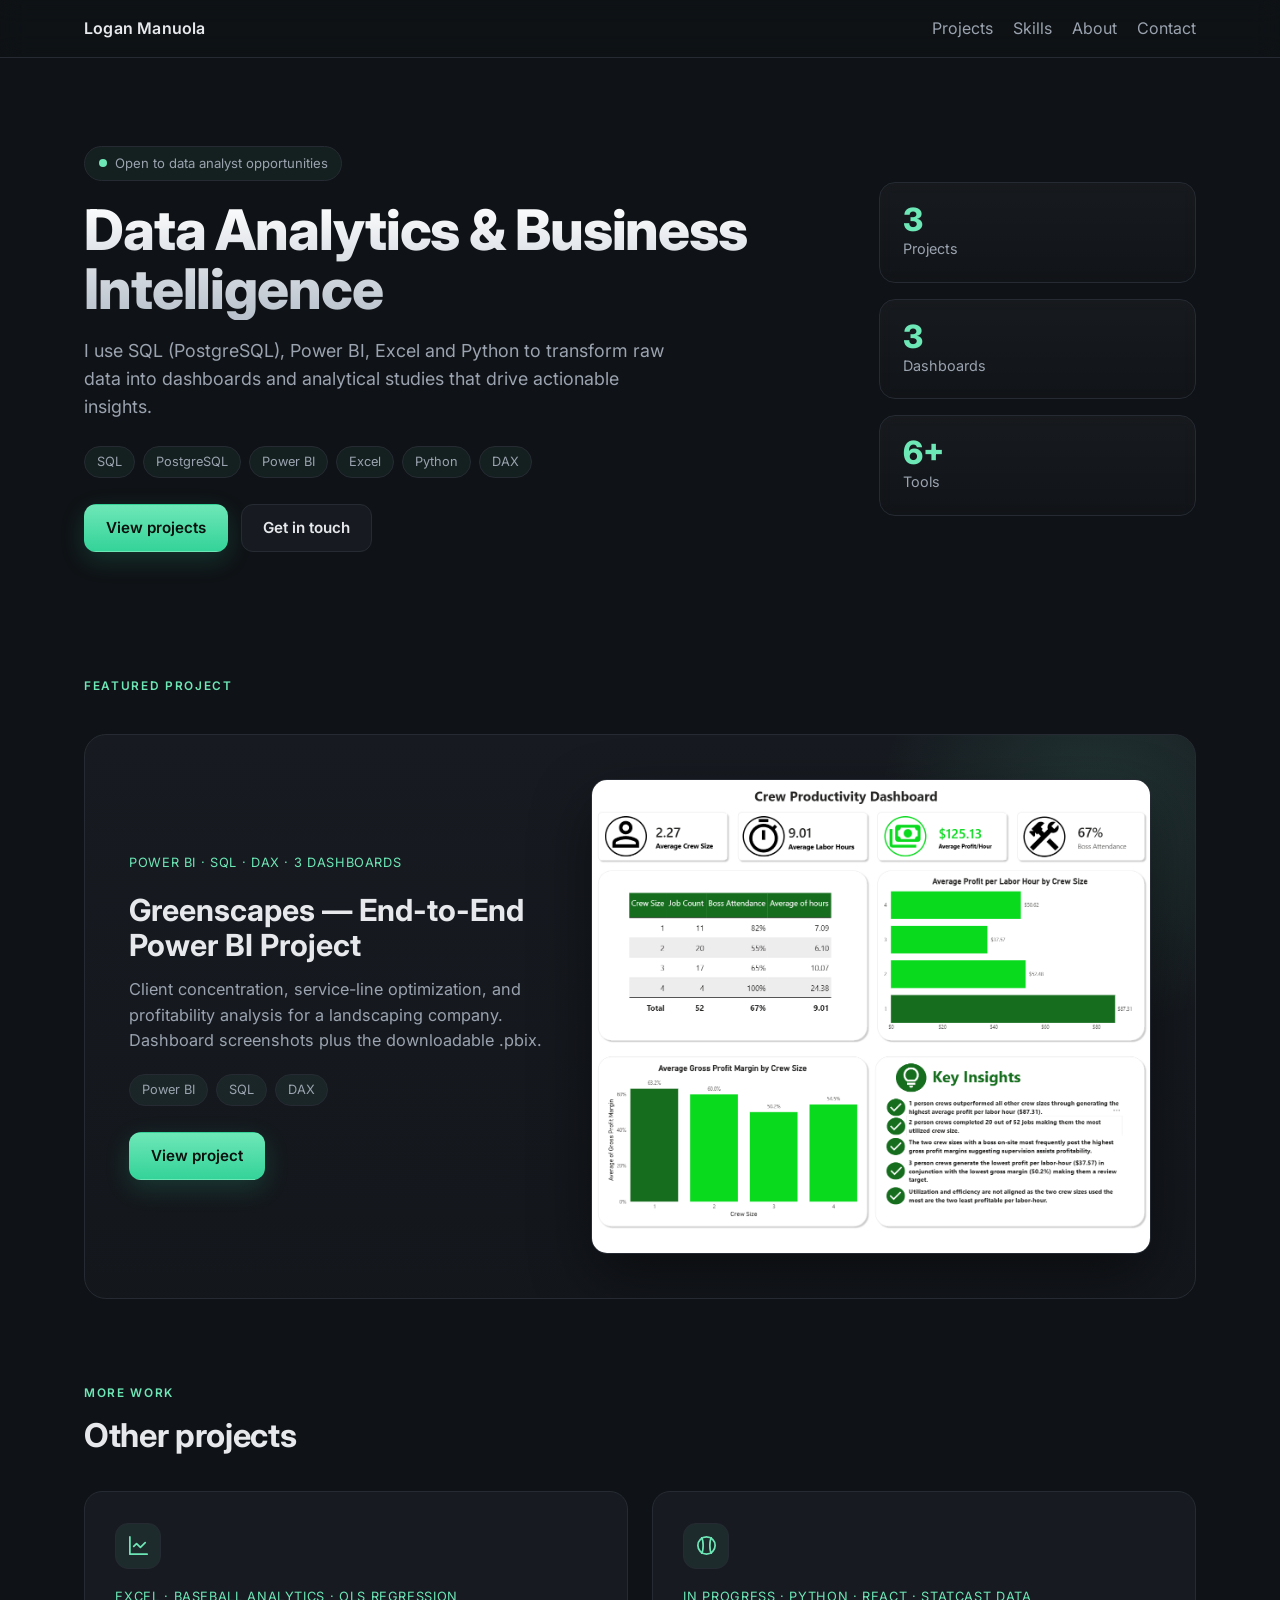
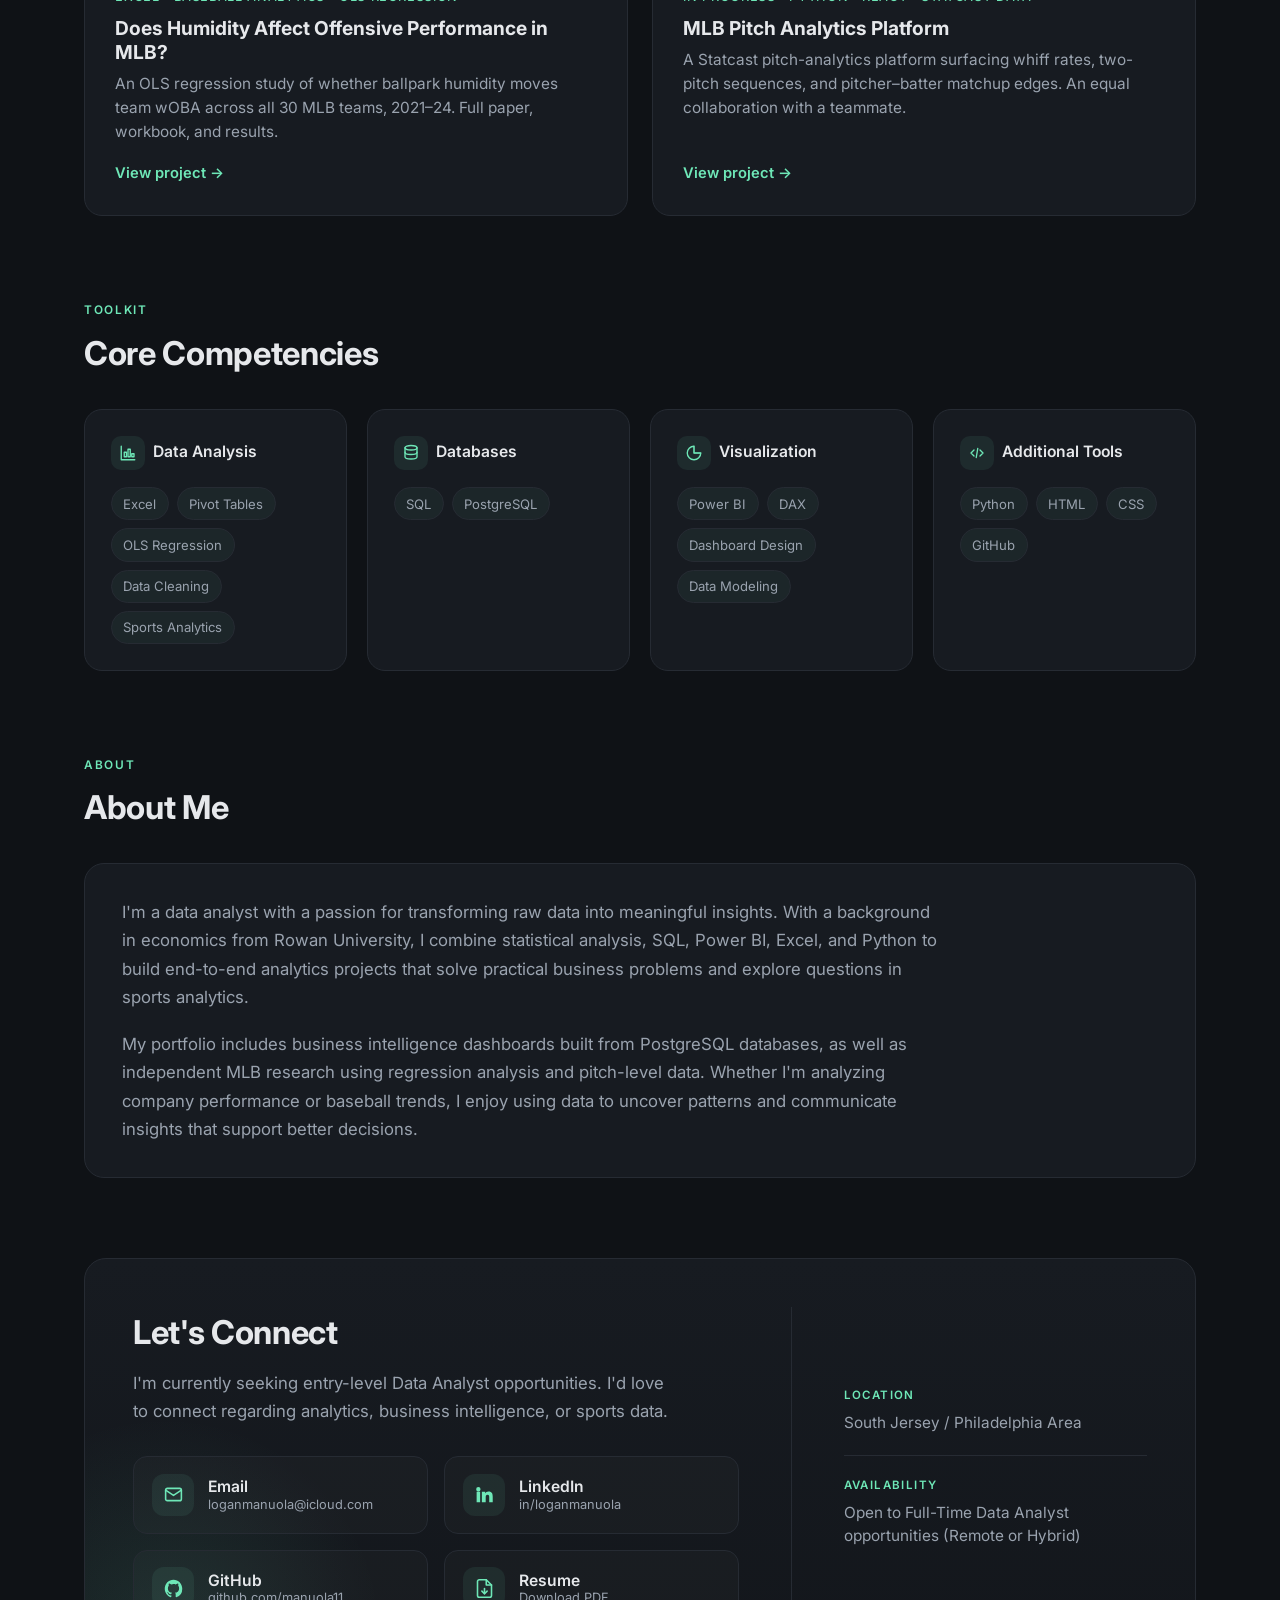
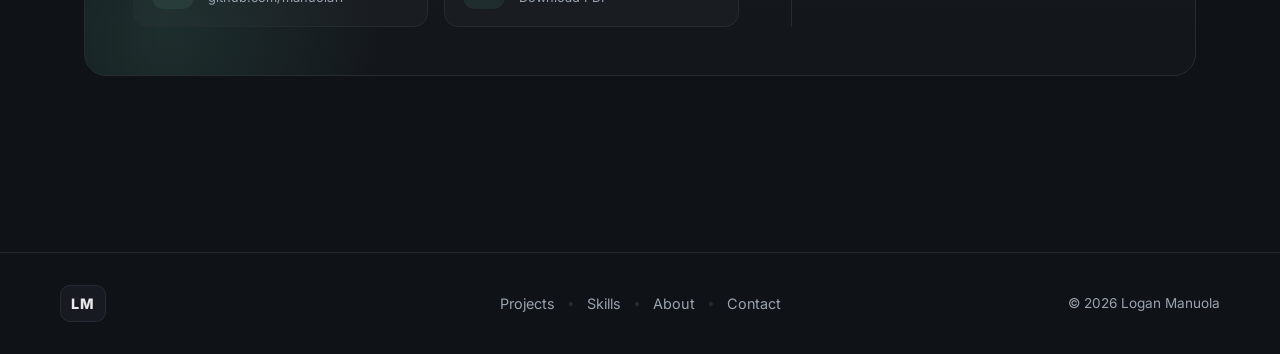
==== index.html @ 8cbec99c "Fill in MLB Pitch Analytics Platform project + skill tweaks - Write up the MLB project from the repo" ====
<!DOCTYPE html>
<html lang="en">
<head>
  <meta charset="UTF-8" />
  <meta name="viewport" content="width=device-width, initial-scale=1.0" />
  <title>Logan Manuola — Portfolio</title>
  <meta name="description" content="Data analytics portfolio: Power BI dashboards, baseball analytics, and MLB pitch data exploration." />
  <link rel="preconnect" href="https://fonts.googleapis.com" />
  <link rel="preconnect" href="https://fonts.gstatic.com" crossorigin />
  <link href="https://fonts.googleapis.com/css2?family=Inter:wght@400;500;600;700;800&display=swap" rel="stylesheet" />
  <link rel="stylesheet" href="styles.css" />
</head>
<body class="home">
  <div class="bg-decor" aria-hidden="true"></div>

  <header class="site-header">
    <nav class="nav">
      <a href="index.html" class="brand">Logan Manuola</a>
      <ul class="nav-links">
        <li><a href="#projects">Projects</a></li>
        <li><a href="#skills">Skills</a></li>
        <li><a href="#about">About</a></li>
        <li><a href="#contact">Contact</a></li>
      </ul>
    </nav>
  </header>

  <main>
    <!-- HERO -->
    <section class="hero">
      <div class="hero-content">
        <div class="hero-left reveal">
          <span class="status-pill"><span class="dot"></span> Open to data analyst opportunities</span>
          <h1>Data Analytics &amp; Business Intelligence</h1>
          <p class="lede">
            I use SQL (PostgreSQL), Power BI, Excel and Python to transform raw data into
            dashboards and analytical studies that drive actionable insights.
          </p>
          <div class="badges">
            <span class="badge">SQL</span>
            <span class="badge">PostgreSQL</span>
            <span class="badge">Power BI</span>
            <span class="badge">Excel</span>
            <span class="badge">Python</span>
            <span class="badge">DAX</span>
          </div>
          <div class="hero-cta">
            <a class="btn btn-primary" href="#projects">View projects</a>
            <a class="btn btn-ghost" href="#contact">Get in touch</a>
          </div>
        </div>

        <div class="hero-kpis reveal">
          <div class="kpi-card">
            <span class="kpi-num">3</span>
            <span class="kpi-label">Projects</span>
          </div>
          <div class="kpi-card">
            <span class="kpi-num">3</span>
            <span class="kpi-label">Dashboards</span>
          </div>
          <div class="kpi-card">
            <span class="kpi-num">6+</span>
            <span class="kpi-label">Tools</span>
          </div>
        </div>
      </div>
    </section>

    <!-- FEATURED PROJECT -->
    <section id="projects" class="section reveal">
      <div class="section-head">
        <span class="eyebrow">Featured project</span>
      </div>

      <article class="featured">
        <div class="featured-info">
          <p class="tag">Power BI · SQL · DAX · 3 dashboards</p>
          <h3>Greenscapes — End-to-End Power BI Project</h3>
          <p>
            Client concentration, service-line optimization, and profitability analysis
            for a landscaping company. Dashboard screenshots plus the downloadable .pbix.
          </p>
          <div class="badges">
            <span class="badge">Power BI</span>
            <span class="badge">SQL</span>
            <span class="badge">DAX</span>
          </div>
          <div class="hero-cta">
            <a class="btn btn-primary" href="projects/greenscapes.html">View project</a>
          </div>
        </div>

        <a class="featured-preview" href="projects/greenscapes.html" aria-label="Open the Greenscapes project">
          <img src="assets/images/Crew-Productivity-Dashboard.png"
               alt="Greenscapes Power BI dashboard preview" loading="lazy" />
        </a>
      </article>
    </section>

    <!-- OTHER PROJECTS -->
    <section class="section reveal">
      <div class="section-head">
        <span class="eyebrow">More work</span>
        <h2 class="section-title">Other projects</h2>
      </div>

      <div class="project-grid two">
        <a class="project-card" href="projects/baseball-woba.html">
          <span class="card-icon" aria-hidden="true">
            <svg viewBox="0 0 24 24" fill="none" stroke="currentColor" stroke-width="1.8"
                 stroke-linecap="round" stroke-linejoin="round">
              <path d="M3 3v18h18" />
              <path d="m19 9-5 5-4-4-3 3" />
            </svg>
          </span>
          <p class="tag">Excel · Baseball analytics · OLS regression</p>
          <h3>Does Humidity Affect Offensive Performance in MLB?</h3>
          <p>
            An OLS regression study of whether ballpark humidity moves team wOBA across
            all 30 MLB teams, 2021–24. Full paper, workbook, and results.
          </p>
          <span class="card-link">View project →</span>
        </a>

        <a class="project-card" href="projects/mlb-pitching.html">
          <span class="card-icon" aria-hidden="true">
            <svg viewBox="0 0 24 24" fill="none" stroke="currentColor" stroke-width="1.8"
                 stroke-linecap="round" stroke-linejoin="round">
              <circle cx="12" cy="12" r="9" />
              <path d="M7 4c2 3.2 2 12.8 0 16M17 4c-2 3.2-2 12.8 0 16" />
            </svg>
          </span>
          <p class="tag">In progress · Python · React · Statcast data</p>
          <h3>MLB Pitch Analytics Platform</h3>
          <p>
            A Statcast pitch-analytics platform surfacing whiff rates, two-pitch sequences,
            and pitcher–batter matchup edges. An equal collaboration with a teammate.
          </p>
          <span class="card-link">View project →</span>
        </a>
      </div>
    </section>

    <!-- SKILLS -->
    <section id="skills" class="section reveal">
      <div class="section-head">
        <span class="eyebrow">Toolkit</span>
        <h2 class="section-title">Core Competencies</h2>
      </div>

      <div class="skills-grid">
        <div class="skill-card">
          <h3>
            <span class="skill-ico" aria-hidden="true">
              <svg viewBox="0 0 24 24" fill="none" stroke="currentColor" stroke-width="1.8"
                   stroke-linecap="round" stroke-linejoin="round">
                <path d="M3 3v18h18" /><rect x="7" y="11" width="3" height="6" />
                <rect x="12" y="7" width="3" height="10" /><rect x="17" y="13" width="3" height="4" />
              </svg>
            </span>
            Data Analysis
          </h3>
          <div class="skill-pills">
            <span class="pill">Excel</span>
            <span class="pill">Pivot Tables</span>
            <span class="pill">OLS Regression</span>
            <span class="pill">Data Cleaning</span>
            <span class="pill">Sports Analytics</span>
          </div>
        </div>

        <div class="skill-card">
          <h3>
            <span class="skill-ico" aria-hidden="true">
              <svg viewBox="0 0 24 24" fill="none" stroke="currentColor" stroke-width="1.8"
                   stroke-linecap="round" stroke-linejoin="round">
                <ellipse cx="12" cy="5" rx="8" ry="3" />
                <path d="M4 5v6c0 1.7 3.6 3 8 3s8-1.3 8-3V5" />
                <path d="M4 11v6c0 1.7 3.6 3 8 3s8-1.3 8-3v-6" />
              </svg>
            </span>
            Databases
          </h3>
          <div class="skill-pills">
            <span class="pill">SQL</span>
            <span class="pill">PostgreSQL</span>
          </div>
        </div>

        <div class="skill-card">
          <h3>
            <span class="skill-ico" aria-hidden="true">
              <svg viewBox="0 0 24 24" fill="none" stroke="currentColor" stroke-width="1.8"
                   stroke-linecap="round" stroke-linejoin="round">
                <path d="M12 3a9 9 0 1 0 9 9h-9z" /><path d="M12 3v9h9" opacity="0.5" />
              </svg>
            </span>
            Visualization
          </h3>
          <div class="skill-pills">
            <span class="pill">Power BI</span>
            <span class="pill">DAX</span>
            <span class="pill">Dashboard Design</span>
            <span class="pill">Data Modeling</span>
          </div>
        </div>

        <div class="skill-card">
          <h3>
            <span class="skill-ico" aria-hidden="true">
              <svg viewBox="0 0 24 24" fill="none" stroke="currentColor" stroke-width="1.8"
                   stroke-linecap="round" stroke-linejoin="round">
                <path d="m8 8-4 4 4 4" /><path d="m16 8 4 4-4 4" /><path d="m13 6-2 12" />
              </svg>
            </span>
            Additional Tools
          </h3>
          <div class="skill-pills">
            <span class="pill">Python</span>
            <span class="pill">HTML</span>
            <span class="pill">CSS</span>
            <span class="pill">GitHub</span>
          </div>
        </div>
      </div>
    </section>

    <!-- ABOUT -->
    <section id="about" class="section reveal">
      <div class="section-head">
        <span class="eyebrow">About</span>
        <h2 class="section-title">About Me</h2>
      </div>

      <div class="about-card">
        <p>
          I'm a data analyst with a passion for transforming raw data into meaningful insights.
          With a background in economics from Rowan University, I combine statistical analysis,
          SQL, Power BI, Excel, and Python to build end-to-end analytics projects that solve
          practical business problems and explore questions in sports analytics.
        </p>
        <p>
          My portfolio includes business intelligence dashboards built from PostgreSQL databases,
          as well as independent MLB research using regression analysis and pitch-level data.
          Whether I'm analyzing company performance or baseball trends, I enjoy using data to
          uncover patterns and communicate insights that support better decisions.
        </p>
      </div>
    </section>

    <!-- CONTACT / LET'S CONNECT -->
    <section id="contact" class="section reveal">
      <div class="connect">
        <div class="connect-main">
          <h2 class="section-title">Let's Connect</h2>
          <p class="connect-lede">
            I'm currently seeking entry-level Data Analyst opportunities. I'd love to connect
            regarding analytics, business intelligence, or sports data.
          </p>

          <div class="connect-grid">
            <a class="connect-card" href="mailto:loganmanuola@icloud.com" aria-label="Email Logan Manuola">
              <span class="cc-ico">
                <svg viewBox="0 0 24 24" fill="none" stroke="currentColor" stroke-width="1.8"
                     stroke-linecap="round" stroke-linejoin="round" aria-hidden="true">
                  <rect x="3" y="5" width="18" height="14" rx="2" />
                  <path d="m3 7 9 6 9-6" />
                </svg>
              </span>
              <span class="cc-text">
                <span class="cc-label">Email</span>
                <span class="cc-sub">loganmanuola@icloud.com</span>
              </span>
            </a>

            <a class="connect-card" href="https://www.linkedin.com/in/loganmanuola/"
               target="_blank" rel="noopener" aria-label="Logan Manuola on LinkedIn">
              <span class="cc-ico">
                <svg viewBox="0 0 24 24" fill="currentColor" aria-hidden="true">
                  <path d="M4.98 3.5a2.5 2.5 0 1 1 0 5 2.5 2.5 0 0 1 0-5zM3 8.98h4v12H3v-12zM9 8.98h3.8v1.64h.05c.53-1 1.83-2.05 3.77-2.05 4.03 0 4.78 2.65 4.78 6.1v6.31h-4v-5.6c0-1.34-.02-3.06-1.87-3.06-1.87 0-2.16 1.46-2.16 2.97v5.69H9v-12z" />
                </svg>
              </span>
              <span class="cc-text">
                <span class="cc-label">LinkedIn</span>
                <span class="cc-sub">in/loganmanuola</span>
              </span>
            </a>

            <a class="connect-card" href="https://github.com/manuola11"
               target="_blank" rel="noopener" aria-label="Logan Manuola on GitHub">
              <span class="cc-ico">
                <svg viewBox="0 0 24 24" fill="currentColor" aria-hidden="true">
                  <path d="M12 2C6.48 2 2 6.58 2 12.26c0 4.5 2.87 8.32 6.84 9.67.5.09.68-.22.68-.49l-.01-1.7c-2.78.62-3.37-1.37-3.37-1.37-.45-1.18-1.11-1.49-1.11-1.49-.91-.63.07-.62.07-.62 1 .07 1.53 1.06 1.53 1.06.89 1.56 2.34 1.11 2.91.85.09-.66.35-1.11.63-1.37-2.22-.26-4.55-1.14-4.55-5.07 0-1.12.39-2.03 1.03-2.75-.1-.26-.45-1.31.1-2.72 0 0 .84-.27 2.75 1.05a9.4 9.4 0 0 1 2.5-.34c.85 0 1.71.12 2.51.34 1.91-1.32 2.75-1.05 2.75-1.05.55 1.41.2 2.46.1 2.72.64.72 1.03 1.63 1.03 2.75 0 3.94-2.34 4.81-4.57 5.07.36.32.68.94.68 1.9l-.01 2.82c0 .27.18.58.69.48A10.02 10.02 0 0 0 22 12.26C22 6.58 17.52 2 12 2z" />
                </svg>
              </span>
              <span class="cc-text">
                <span class="cc-label">GitHub</span>
                <span class="cc-sub">github.com/manuola11</span>
              </span>
            </a>

            <a class="connect-card" href="assets/files/Logan-Manuola-Resume.pdf" download
               aria-label="Download Logan Manuola's resume">
              <span class="cc-ico">
                <svg viewBox="0 0 24 24" fill="none" stroke="currentColor" stroke-width="1.8"
                     stroke-linecap="round" stroke-linejoin="round" aria-hidden="true">
                  <path d="M14 2H6a2 2 0 0 0-2 2v16a2 2 0 0 0 2 2h12a2 2 0 0 0 2-2V8z" />
                  <path d="M14 2v6h6" />
                  <path d="M12 12v6" />
                  <path d="m9 15 3 3 3-3" />
                </svg>
              </span>
              <span class="cc-text">
                <span class="cc-label">Resume</span>
                <span class="cc-sub">Download PDF</span>
              </span>
            </a>
          </div>
        </div>

        <aside class="connect-aside">
          <div class="info-block">
            <span class="info-label">Location</span>
            <span class="info-value">South Jersey / Philadelphia Area</span>
          </div>
          <div class="info-block">
            <span class="info-label">Availability</span>
            <span class="info-value">
              Open to Full-Time Data Analyst opportunities (Remote or Hybrid)
            </span>
          </div>
        </aside>
      </div>
    </section>
  </main>

  <footer class="site-footer">
    <div class="footer-inner">
      <span class="footer-logo">LM</span>
      <nav class="footer-nav" aria-label="Footer">
        <a href="#projects">Projects</a>
        <span class="sep" aria-hidden="true">•</span>
        <a href="#skills">Skills</a>
        <span class="sep" aria-hidden="true">•</span>
        <a href="#about">About</a>
        <span class="sep" aria-hidden="true">•</span>
        <a href="#contact">Contact</a>
      </nav>
      <span class="footer-copy">&copy; <span id="year"></span> Logan Manuola</span>
    </div>
  </footer>

  <script src="script.js"></script>
</body>
</html>
---- styles.css ----
:root {
  --bg: #0f1216;
  --bg-elev: #171b21;
  --border: #262b33;
  --text: #e6e8eb;
  --text-dim: #9aa3af;
  --accent: #6ee7b7;
  --accent-dim: #34d399;
  --link: #93c5fd;
  --radius: 10px;
  --max-w: 960px;
}

* { box-sizing: border-box; }

html, body {
  margin: 0;
  padding: 0;
  background: var(--bg);
  color: var(--text);
  font-family: -apple-system, BlinkMacSystemFont, "Segoe UI", Roboto, Helvetica, Arial, sans-serif;
  line-height: 1.55;
  -webkit-font-smoothing: antialiased;
}

a { color: var(--link); text-decoration: none; }
a:hover { text-decoration: underline; }

.site-header {
  border-bottom: 1px solid var(--border);
  background: var(--bg);
  position: sticky;
  top: 0;
  z-index: 10;
}

.nav {
  max-width: var(--max-w);
  margin: 0 auto;
  padding: 0.9rem 1.25rem;
  display: flex;
  align-items: center;
  justify-content: space-between;
}

.brand {
  color: var(--text);
  font-weight: 600;
  letter-spacing: 0.2px;
}

.home-icon {
  width: 18px;
  height: 18px;
  flex-shrink: 0;
}

.nav-links {
  list-style: none;
  display: flex;
  gap: 1.25rem;
  padding: 0;
  margin: 0;
}

.nav-links a { color: var(--text-dim); }
.nav-links a:hover { color: var(--text); text-decoration: none; }

main {
  max-width: var(--max-w);
  margin: 0 auto;
  padding: 2.5rem 1.25rem 4rem;
}

.hero {
  padding: 2rem 0 3rem;
  border-bottom: 1px solid var(--border);
  margin-bottom: 2.5rem;
}

.hero h1 {
  font-size: clamp(1.9rem, 4vw, 2.6rem);
  margin: 0 0 0.75rem;
}

.lede {
  color: var(--text-dim);
  font-size: 1.05rem;
  max-width: 620px;
}

.section { margin: 3rem 0; }
.section h2 {
  font-size: 1.35rem;
  margin: 0 0 1.25rem;
  color: var(--accent);
}

.project-grid {
  display: grid;
  gap: 1rem;
  grid-template-columns: 1fr;
}

@media (min-width: 720px) {
  .project-grid { grid-template-columns: 1fr 1fr; }
}

.project-card {
  display: block;
  background: var(--bg-elev);
  border: 1px solid var(--border);
  border-radius: var(--radius);
  padding: 1.25rem;
  color: var(--text);
  transition: border-color 0.15s ease, transform 0.15s ease;
}

.project-card:hover {
  border-color: var(--accent-dim);
  text-decoration: none;
  transform: translateY(-1px);
}

.project-card h3 { margin: 0 0 0.35rem; font-size: 1.1rem; }
.project-card p { margin: 0.35rem 0; color: var(--text-dim); font-size: 0.95rem; }

.tag {
  font-size: 0.8rem !important;
  color: var(--accent) !important;
  text-transform: uppercase;
  letter-spacing: 0.05em;
}

.skill-list {
  list-style: none;
  padding: 0;
  margin: 0;
  display: grid;
  gap: 0.5rem;
  grid-template-columns: 1fr;
}
@media (min-width: 720px) {
  .skill-list { grid-template-columns: 1fr 1fr; }
}
.skill-list li {
  background: var(--bg-elev);
  border: 1px solid var(--border);
  border-radius: var(--radius);
  padding: 0.65rem 0.9rem;
  color: var(--text-dim);
  font-size: 0.95rem;
}

.site-footer {
  border-top: 1px solid var(--border);
  padding: 1.5rem 1.25rem;
  text-align: center;
  color: var(--text-dim);
  font-size: 0.85rem;
}

/* Project page layout */
.project-page {
  max-width: var(--max-w);
  margin: 0 auto;
  padding: 2.5rem 1.25rem 4rem;
}

.project-page .back {
  display: inline-flex;
  align-items: center;
  gap: 0.45rem;
  margin-bottom: 1.5rem;
  color: var(--text-dim);
  font-size: 0.9rem;
}

.project-page .back:hover {
  color: var(--accent);
  text-decoration: none;
}

.project-page h1 {
  font-size: clamp(1.7rem, 4vw, 2.3rem);
  margin: 0 0 0.35rem;
}

.project-meta {
  color: var(--text-dim);
  font-size: 0.95rem;
  margin: 0 0 2rem;
}

.project-page h2 {
  margin-top: 2.5rem;
  color: var(--accent);
  font-size: 1.2rem;
  border-bottom: 1px solid var(--border);
  padding-bottom: 0.35rem;
}

.status-banner {
  background: rgba(110, 231, 183, 0.08);
  border: 1px solid rgba(110, 231, 183, 0.3);
  color: var(--accent);
  padding: 0.6rem 0.9rem;
  border-radius: var(--radius);
  font-size: 0.9rem;
  margin-bottom: 1.5rem;
}

.dashboard-shot {
  margin: 1rem 0 2rem;
}

.dashboard-shot img {
  display: block;
  width: 100%;
  height: auto;
  background: var(--bg-elev);
  border: 1px solid var(--border);
  border-radius: var(--radius);
}

.callout {
  background: var(--bg-elev);
  border: 1px solid var(--border);
  border-left: 3px solid var(--accent);
  border-radius: var(--radius);
  padding: 0.9rem 1.1rem;
  margin: 1.25rem 0;
}

.callout p {
  margin: 0;
  color: var(--text-dim);
  font-size: 0.95rem;
}

.callout strong { color: var(--text); }

.takeaway {
  border-left: 3px solid var(--accent-dim);
  padding-left: 0.9rem;
  margin: 0 0 2rem;
  color: var(--text-dim);
}

.takeaway strong { color: var(--text); }

.table-wrap {
  overflow-x: auto;
  margin: 0.75rem 0 0.5rem;
  border: 1px solid var(--border);
  border-radius: var(--radius);
}

.data-table {
  width: 100%;
  border-collapse: collapse;
  font-size: 0.88rem;
  min-width: 560px;
}

.data-table th,
.data-table td {
  padding: 0.5rem 0.85rem;
  text-align: right;
  border-bottom: 1px solid var(--border);
  white-space: nowrap;
  vertical-align: top;
}

.data-table thead th {
  color: var(--text-dim);
  font-weight: 600;
}

.data-table th:first-child,
.data-table td:first-child {
  text-align: left;
  color: var(--text);
  white-space: normal;
}

.data-table tbody tr:last-child td { border-bottom: 0; }

.data-table .se {
  display: block;
  color: var(--text-dim);
  font-size: 0.82em;
}

.data-table tr.indicator td {
  color: var(--text-dim);
  font-style: italic;
}

.data-table tr.indicator {
  border-top: 2px solid var(--border);
}

.table-note {
  color: var(--text-dim);
  font-size: 0.82rem;
  margin: 0 0 2rem;
}

.equation {
  background: var(--bg-elev);
  border: 1px solid var(--border);
  border-radius: var(--radius);
  padding: 1rem 1.25rem;
  margin: 1rem 0 1.25rem;
  text-align: center;
  font-size: 1.05rem;
  overflow-x: auto;
  white-space: nowrap;
}

.figure {
  margin: 1rem 0 1.75rem;
}

.figure img {
  display: block;
  width: 100%;
  height: auto;
  border: 1px solid var(--border);
  border-radius: var(--radius);
}

.figure figcaption {
  color: var(--text-dim);
  font-size: 0.85rem;
  margin-top: 0.5rem;
}

.contact-links {
  display: flex;
  flex-wrap: wrap;
  gap: 0.75rem;
}

.contact-link {
  display: inline-flex;
  align-items: center;
  gap: 0.6rem;
  padding: 0.6rem 1rem;
  border: 1px solid var(--border);
  border-radius: var(--radius);
  background: var(--bg-elev);
  color: var(--text);
  transition: border-color 0.15s ease, color 0.15s ease;
}

.contact-link:hover {
  text-decoration: none;
  border-color: var(--accent);
  color: var(--accent);
}

.contact-icon {
  width: 22px;
  height: 22px;
  flex-shrink: 0;
}

/* ============================================================
   HOMEPAGE REDESIGN  (scoped to body.home — project pages
   above are untouched; color palette in :root is unchanged)
   ============================================================ */

.home {
  font-family: "Inter", -apple-system, BlinkMacSystemFont, "Segoe UI", Roboto, Helvetica, Arial, sans-serif;
}

.home main {
  max-width: 1160px;
  padding: 2rem 1.5rem 6rem;
}

/* Background decoration: soft glows + faded grid */
.home .bg-decor {
  position: fixed;
  inset: 0;
  z-index: -1;
  pointer-events: none;
  background:
    radial-gradient(55% 45% at 82% -8%, rgba(110, 231, 183, 0.10), transparent 70%),
    radial-gradient(40% 40% at -5% 8%, rgba(52, 211, 153, 0.06), transparent 70%);
}

.home .bg-decor::before {
  content: "";
  position: absolute;
  inset: 0;
  background-image:
    linear-gradient(var(--border) 1px, transparent 1px),
    linear-gradient(90deg, var(--border) 1px, transparent 1px);
  background-size: 52px 52px;
  -webkit-mask-image: radial-gradient(circle at 50% -5%, #000, transparent 65%);
  mask-image: radial-gradient(circle at 50% -5%, #000, transparent 65%);
  opacity: 0.13;
}

/* Glass sticky header */
.home .site-header {
  background: rgba(15, 18, 22, 0.72);
  -webkit-backdrop-filter: blur(12px);
  backdrop-filter: blur(12px);
}

.home .nav { max-width: 1160px; padding: 1rem 1.5rem; }

.home .nav-links a { transition: color 0.15s ease; }

/* ---------- Shared building blocks ---------- */
.home .eyebrow {
  display: inline-block;
  text-transform: uppercase;
  letter-spacing: 0.14em;
  font-size: 0.74rem;
  font-weight: 600;
  color: var(--accent);
  margin-bottom: 0.5rem;
}

.home .badges { display: flex; flex-wrap: wrap; gap: 0.5rem; }

.home .badge {
  display: inline-flex;
  align-items: center;
  padding: 0.32rem 0.75rem;
  font-size: 0.8rem;
  border-radius: 999px;
  background: rgba(110, 231, 183, 0.06);
  border: 1px solid var(--border);
  color: var(--text-dim);
  transition: border-color 0.15s ease, color 0.15s ease;
}
.home .badge:hover { border-color: var(--accent-dim); color: var(--text); }

.home .btn {
  display: inline-flex;
  align-items: center;
  justify-content: center;
  gap: 0.5rem;
  padding: 0.72rem 1.3rem;
  border-radius: 12px;
  font-weight: 600;
  font-size: 0.95rem;
  border: 1px solid transparent;
  transition: transform 0.18s ease, box-shadow 0.18s ease, border-color 0.18s ease, color 0.18s ease;
}
.home .btn:hover { text-decoration: none; }

.home .btn-primary {
  background: linear-gradient(180deg, var(--accent), var(--accent-dim));
  color: #08110d;
  box-shadow: 0 8px 24px rgba(52, 211, 153, 0.18);
}
.home .btn-primary:hover {
  transform: translateY(-2px);
  box-shadow: 0 12px 32px rgba(52, 211, 153, 0.30);
}

.home .btn-ghost {
  background: var(--bg-elev);
  border-color: var(--border);
  color: var(--text);
}
.home .btn-ghost:hover {
  transform: translateY(-2px);
  border-color: var(--accent);
  color: var(--accent);
}

/* ---------- Hero ---------- */
.home .hero {
  border-bottom: none;
  margin-bottom: 1rem;
  padding: 3.5rem 0 2.5rem;
}

.home .hero-content {
  display: grid;
  grid-template-columns: 1fr;
  gap: 2.5rem;
  align-items: center;
}
@media (min-width: 900px) {
  .home .hero-content { grid-template-columns: 1.4fr 0.6fr; gap: 3.5rem; }
}

.home .status-pill {
  display: inline-flex;
  align-items: center;
  gap: 0.5rem;
  padding: 0.4rem 0.85rem;
  border-radius: 999px;
  background: rgba(110, 231, 183, 0.06);
  border: 1px solid var(--border);
  font-size: 0.82rem;
  color: var(--text-dim);
  margin-bottom: 1.25rem;
}
.home .status-pill .dot {
  width: 8px; height: 8px;
  border-radius: 50%;
  background: var(--accent);
  animation: pulse 2.2s infinite;
}
@keyframes pulse {
  0%   { box-shadow: 0 0 0 0 rgba(110, 231, 183, 0.45); }
  70%  { box-shadow: 0 0 0 9px rgba(110, 231, 183, 0); }
  100% { box-shadow: 0 0 0 0 rgba(110, 231, 183, 0); }
}

.home .hero h1 {
  font-size: clamp(2.3rem, 5.2vw, 3.5rem);
  line-height: 1.06;
  letter-spacing: -0.02em;
  font-weight: 800;
  margin: 0 0 1.1rem;
  background: linear-gradient(180deg, #ffffff, #b7c0cb);
  -webkit-background-clip: text;
  background-clip: text;
  color: transparent;
}

.home .lede {
  color: var(--text-dim);
  font-size: 1.12rem;
  max-width: 580px;
  margin: 0 0 1.6rem;
}

.home .hero-cta { display: flex; flex-wrap: wrap; gap: 0.85rem; margin-top: 1.6rem; }

.home .hero-kpis { display: grid; grid-template-columns: 1fr; gap: 1rem; }
@media (max-width: 899px) {
  .home .hero-kpis { grid-template-columns: repeat(3, 1fr); gap: 0.75rem; }
}

.home .kpi-card {
  background: linear-gradient(180deg, rgba(255, 255, 255, 0.035), rgba(255, 255, 255, 0.012));
  border: 1px solid var(--border);
  border-radius: 16px;
  padding: 1.3rem 1.4rem;
  -webkit-backdrop-filter: blur(6px);
  backdrop-filter: blur(6px);
  transition: transform 0.2s ease, border-color 0.2s ease;
}
.home .kpi-card:hover { transform: translateY(-3px); border-color: var(--accent-dim); }
.home .kpi-num {
  display: block;
  font-size: 2rem;
  font-weight: 800;
  line-height: 1;
  color: var(--accent);
}
.home .kpi-label { color: var(--text-dim); font-size: 0.9rem; }

/* ---------- Section headings ---------- */
.home .section { margin: 5rem 0; }
.home .section-head { margin-bottom: 1.9rem; }
.home .section-title {
  font-size: clamp(1.5rem, 3vw, 2.05rem);
  font-weight: 700;
  letter-spacing: -0.01em;
  color: var(--text);
  margin: 0;
}

/* ---------- Featured project ---------- */
.home .featured {
  position: relative;
  overflow: hidden;
  display: grid;
  grid-template-columns: 1fr;
  gap: 2rem;
  padding: 2rem;
  border: 1px solid var(--border);
  border-radius: 22px;
  background: linear-gradient(180deg, var(--bg-elev), rgba(23, 27, 33, 0.55));
}
@media (min-width: 900px) {
  .home .featured { grid-template-columns: 0.85fr 1.15fr; align-items: center; padding: 2.75rem; gap: 3rem; }
}
.home .featured::before {
  content: "";
  position: absolute;
  width: 440px; height: 440px;
  right: -120px; top: -140px;
  background: radial-gradient(circle, rgba(110, 231, 183, 0.13), transparent 70%);
  pointer-events: none;
}
.home .featured-info { position: relative; z-index: 1; }
.home .featured-info h3 {
  font-size: clamp(1.4rem, 2.4vw, 1.9rem);
  font-weight: 700;
  margin: 0.5rem 0 0.9rem;
  line-height: 1.15;
}
.home .featured-info > p { color: var(--text-dim); margin: 0 0 1.3rem; font-size: 1.02rem; }

.home .featured-preview {
  position: relative;
  z-index: 1;
  display: block;
  border-radius: 16px;
}
.home .featured-preview img {
  display: block;
  width: 100%;
  height: auto;
  border-radius: 16px;
  border: 1px solid var(--border);
  box-shadow: 0 24px 60px rgba(0, 0, 0, 0.45);
  transition: transform 0.3s ease, box-shadow 0.3s ease;
}
.home .featured-preview:hover img {
  transform: translateY(-5px) scale(1.012);
  box-shadow: 0 32px 72px rgba(0, 0, 0, 0.55);
}

/* ---------- Project cards ---------- */
.home .project-grid { display: grid; gap: 1.5rem; grid-template-columns: 1fr; }
@media (min-width: 760px) {
  .home .project-grid.two { grid-template-columns: 1fr 1fr; }
}

.home .project-card {
  display: flex;
  flex-direction: column;
  gap: 0.55rem;
  min-height: 260px;
  padding: 1.9rem;
  border: 1px solid var(--border);
  border-radius: 18px;
  background: var(--bg-elev);
  transition: transform 0.2s ease, border-color 0.2s ease, box-shadow 0.2s ease;
}
.home .project-card:hover {
  transform: translateY(-5px);
  border-color: var(--accent-dim);
  box-shadow: 0 18px 44px rgba(0, 0, 0, 0.35);
}
.home .card-icon {
  display: inline-flex;
  align-items: center;
  justify-content: center;
  width: 46px; height: 46px;
  border-radius: 13px;
  background: rgba(110, 231, 183, 0.08);
  border: 1px solid var(--border);
  color: var(--accent);
  margin-bottom: 0.6rem;
}
.home .card-icon svg { width: 23px; height: 23px; }
.home .project-card h3 { font-size: 1.2rem; font-weight: 700; margin: 0; line-height: 1.25; }
.home .project-card p { margin: 0; color: var(--text-dim); font-size: 0.96rem; }
.home .card-link {
  margin-top: auto;
  padding-top: 0.6rem;
  color: var(--accent);
  font-weight: 600;
  font-size: 0.92rem;
  transition: gap 0.15s ease;
}
.home .project-card:hover .card-link { color: var(--accent-dim); }

/* ---------- Skills ---------- */
.home .skills-grid { display: grid; gap: 1.25rem; grid-template-columns: 1fr; }
@media (min-width: 640px) { .home .skills-grid { grid-template-columns: 1fr 1fr; } }
@media (min-width: 980px) { .home .skills-grid { grid-template-columns: repeat(4, 1fr); } }

.home .skill-card {
  padding: 1.6rem;
  border: 1px solid var(--border);
  border-radius: 18px;
  background: var(--bg-elev);
  transition: transform 0.2s ease, border-color 0.2s ease;
}
.home .skill-card:hover { transform: translateY(-3px); border-color: var(--accent-dim); }
.home .skill-card h3 {
  display: flex;
  align-items: center;
  gap: 0.55rem;
  font-size: 0.98rem;
  font-weight: 600;
  margin: 0 0 1.1rem;
  color: var(--text);
}
.home .skill-ico {
  display: inline-flex;
  align-items: center;
  justify-content: center;
  width: 34px; height: 34px;
  border-radius: 10px;
  background: rgba(110, 231, 183, 0.08);
  color: var(--accent);
  flex-shrink: 0;
}
.home .skill-ico svg { width: 18px; height: 18px; }
.home .skill-pills { display: flex; flex-wrap: wrap; gap: 0.5rem; }
.home .pill {
  font-size: 0.82rem;
  padding: 0.34rem 0.72rem;
  border-radius: 999px;
  background: rgba(110, 231, 183, 0.05);
  border: 1px solid var(--border);
  color: var(--text-dim);
  transition: border-color 0.15s ease, color 0.15s ease;
}
.home .skill-card:hover .pill { border-color: rgba(110, 231, 183, 0.28); color: var(--text); }

/* ---------- Contact ---------- */
.home .contact-card {
  padding: 2.5rem 2rem;
  border: 1px solid var(--border);
  border-radius: 22px;
  background: linear-gradient(180deg, var(--bg-elev), rgba(23, 27, 33, 0.5));
  text-align: center;
}
.home .contact-card .contact-links { justify-content: center; }
.home .contact-link { border-radius: 12px; padding: 0.72rem 1.15rem; }

/* ---------- About ---------- */
.home .about-card {
  padding: 2.1rem 2.3rem;
  border: 1px solid var(--border);
  border-radius: 20px;
  background: var(--bg-elev);
}
.home .about-card p {
  color: var(--text-dim);
  font-size: 1.05rem;
  line-height: 1.7;
  max-width: 820px;
  margin: 0 0 1.1rem;
}
.home .about-card p:last-child { margin-bottom: 0; }
.home .about-card strong { color: var(--text); font-weight: 600; }

/* ---------- Let's Connect ---------- */
.home .connect {
  position: relative;
  overflow: hidden;
  display: grid;
  grid-template-columns: 1fr;
  gap: 2.5rem;
  padding: 2.5rem;
  border: 1px solid var(--border);
  border-radius: 22px;
  background: linear-gradient(180deg, var(--bg-elev), rgba(23, 27, 33, 0.5));
}
@media (min-width: 900px) {
  .home .connect { grid-template-columns: 1.7fr 1fr; gap: 3.25rem; padding: 3rem; }
}
.home .connect::before {
  content: "";
  position: absolute;
  width: 440px; height: 440px;
  left: -140px; bottom: -180px;
  background: radial-gradient(circle, rgba(110, 231, 183, 0.11), transparent 70%);
  pointer-events: none;
}
.home .connect-main { position: relative; z-index: 1; }
.home .connect-lede {
  color: var(--text-dim);
  font-size: 1.05rem;
  line-height: 1.65;
  max-width: 540px;
  margin: 0.75rem 0 1.9rem;
}

.home .connect-grid {
  display: grid;
  grid-template-columns: 1fr 1fr;
  gap: 1rem;
}
@media (max-width: 480px) { .home .connect-grid { grid-template-columns: 1fr; } }

.home .connect-card {
  display: flex;
  align-items: center;
  gap: 0.85rem;
  padding: 1.05rem 1.15rem;
  border: 1px solid var(--border);
  border-radius: 14px;
  background: rgba(255, 255, 255, 0.02);
  color: var(--text);
  transition: transform 0.18s ease, border-color 0.18s ease, background 0.18s ease;
}
.home .connect-card:hover {
  transform: translateY(-3px);
  border-color: var(--accent);
  background: rgba(110, 231, 183, 0.05);
  text-decoration: none;
}
.home .connect-card .cc-ico {
  display: inline-flex;
  align-items: center;
  justify-content: center;
  width: 42px; height: 42px;
  border-radius: 12px;
  flex-shrink: 0;
  background: rgba(110, 231, 183, 0.08);
  color: var(--accent);
}
.home .connect-card .cc-ico svg { width: 21px; height: 21px; }
.home .connect-card .cc-text { display: flex; flex-direction: column; min-width: 0; line-height: 1.25; }
.home .connect-card .cc-label { font-weight: 600; font-size: 0.98rem; }
.home .connect-card .cc-sub {
  color: var(--text-dim);
  font-size: 0.8rem;
  overflow: hidden;
  text-overflow: ellipsis;
  white-space: nowrap;
}

.home .connect-aside {
  position: relative;
  z-index: 1;
  display: flex;
  flex-direction: column;
  justify-content: center;
}
@media (min-width: 900px) {
  .home .connect-aside { padding-left: 3.25rem; border-left: 1px solid var(--border); }
}
.home .info-block { padding: 1.3rem 0; display: flex; flex-direction: column; gap: 0.4rem; }
.home .info-block:first-child { padding-top: 0; }
.home .info-block:last-child { padding-bottom: 0; }
.home .info-block + .info-block { border-top: 1px solid var(--border); }
.home .info-label {
  text-transform: uppercase;
  letter-spacing: 0.12em;
  font-size: 0.72rem;
  font-weight: 600;
  color: var(--accent);
}
.home .info-value { color: var(--text-dim); font-size: 0.96rem; line-height: 1.5; }
@media (max-width: 899px) {
  .home .info-block:first-child { padding-top: 1.3rem; border-top: 1px solid var(--border); }
}

/* ---------- Footer ---------- */
.home .site-footer {
  border-top: 1px solid var(--border);
  padding: 2rem 1.5rem;
  text-align: left;
}
.home .footer-inner {
  max-width: 1160px;
  margin: 0 auto;
  display: grid;
  grid-template-columns: 1fr auto 1fr;
  align-items: center;
  gap: 1rem;
}
.home .footer-logo {
  justify-self: start;
  font-weight: 800;
  letter-spacing: 0.5px;
  color: var(--text);
  background: var(--bg-elev);
  border: 1px solid var(--border);
  border-radius: 10px;
  padding: 0.4rem 0.65rem;
  font-size: 0.9rem;
}
.home .footer-nav {
  justify-self: center;
  display: flex;
  align-items: center;
  gap: 0.75rem;
  flex-wrap: wrap;
  justify-content: center;
}
.home .footer-nav a { color: var(--text-dim); font-size: 0.9rem; transition: color 0.15s ease; }
.home .footer-nav a:hover { color: var(--accent); text-decoration: none; }
.home .footer-nav .sep { color: var(--border); }
.home .footer-copy { justify-self: end; color: var(--text-dim); font-size: 0.85rem; }
@media (max-width: 680px) {
  .home .footer-inner { grid-template-columns: 1fr; justify-items: center; gap: 1.1rem; text-align: center; }
  .home .footer-logo, .home .footer-nav, .home .footer-copy { justify-self: center; }
}

/* ---------- Scroll reveal ---------- */
.home .reveal {
  opacity: 0;
  transform: translateY(26px);
  transition: opacity 0.6s ease, transform 0.6s ease;
}
.home .reveal.is-visible { opacity: 1; transform: none; }

@media (prefers-reduced-motion: reduce) {
  .home .reveal { opacity: 1; transform: none; transition: none; }
  .home .status-pill .dot { animation: none; }
  .home .btn:hover,
  .home .kpi-card:hover,
  .home .project-card:hover,
  .home .skill-card:hover,
  .home .featured-preview:hover img { transform: none; }
}
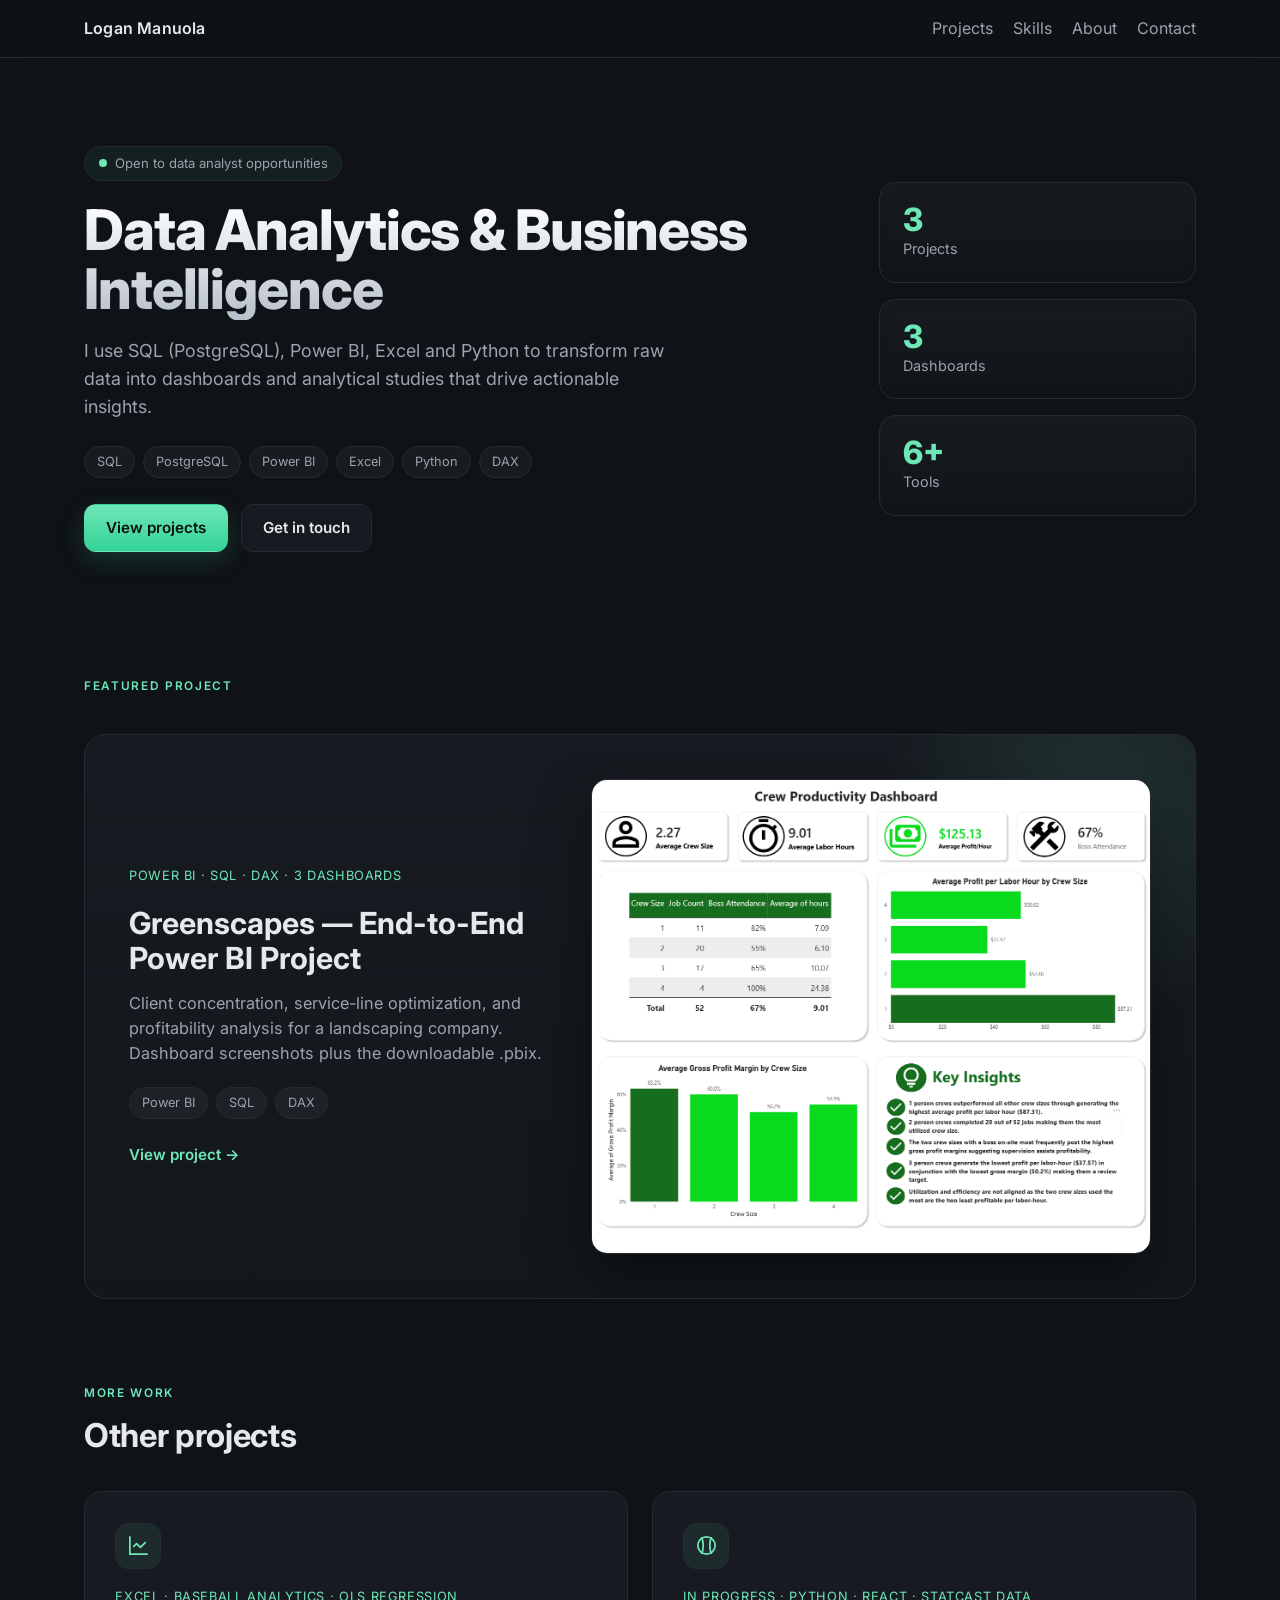
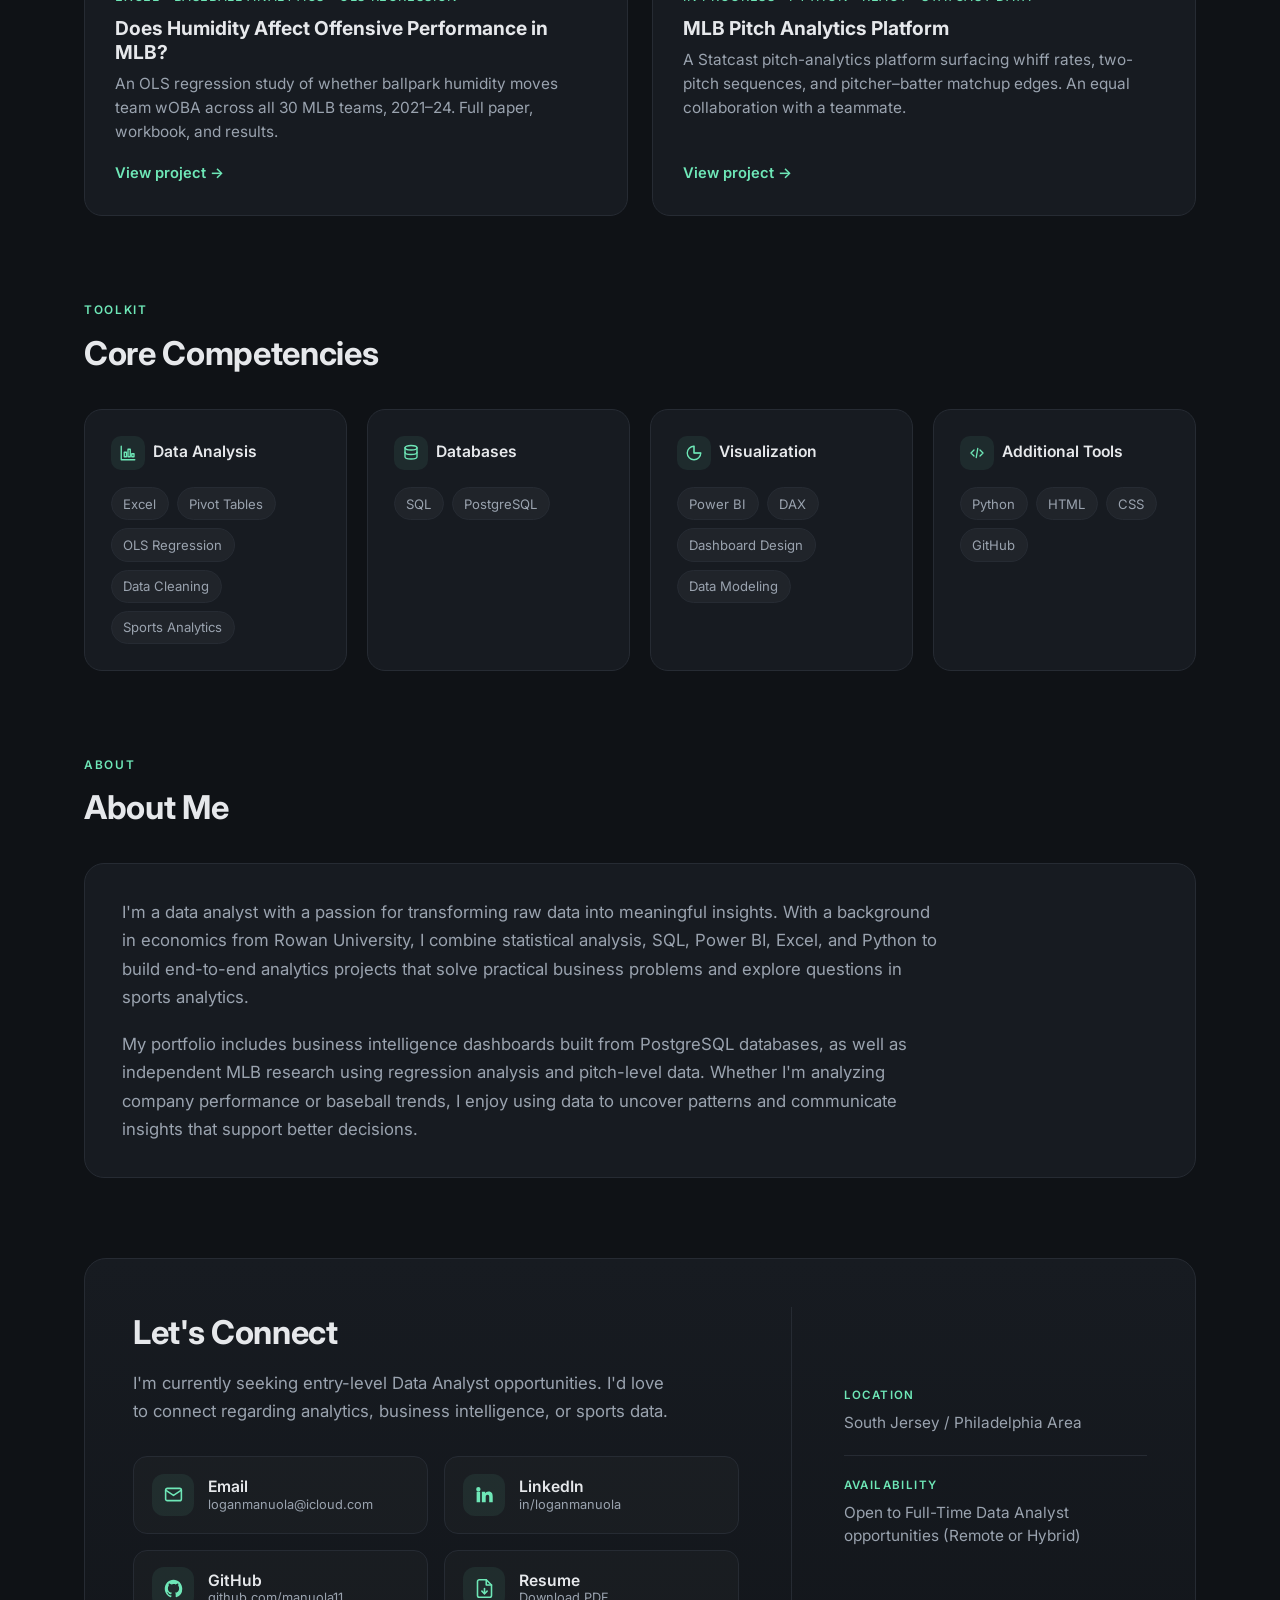
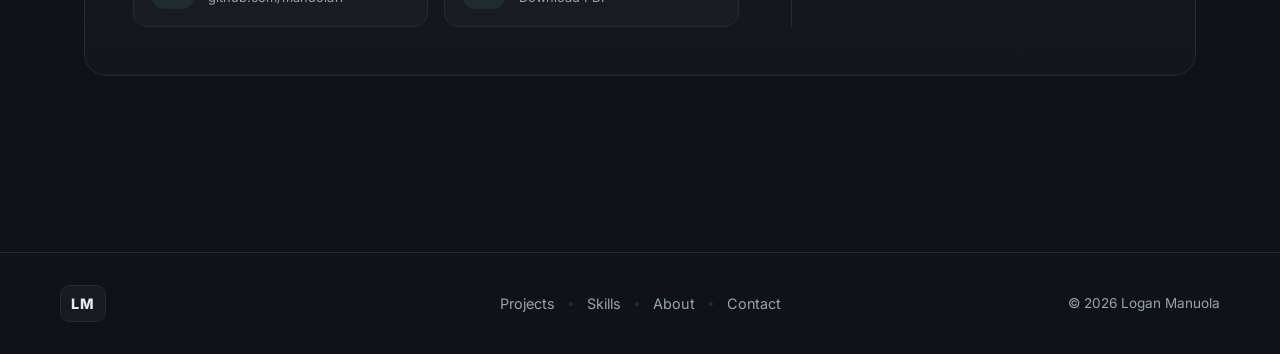
==== commit c816b9b2: "Clarify interactive vs. informational affordances on homepage - Tech badges and skill pills: static " ====
--- a/index.html
+++ b/index.html
@@ -30,7 +30,7 @@
     <section class="hero">
       <div class="hero-content">
         <div class="hero-left reveal">
-          <span class="status-pill"><span class="dot"></span> Open to data analyst opportunities</span>
+          <a class="status-pill" href="#contact"><span class="dot"></span> Open to data analyst opportunities</a>
           <h1>Data Analytics &amp; Business Intelligence</h1>
           <p class="lede">
             I use SQL (PostgreSQL), Power BI, Excel and Python to transform raw data into
@@ -73,7 +73,7 @@
         <span class="eyebrow">Featured project</span>
       </div>
 
-      <article class="featured">
+      <a class="featured" href="projects/greenscapes.html" aria-label="Open the Greenscapes project">
         <div class="featured-info">
           <p class="tag">Power BI · SQL · DAX · 3 dashboards</p>
           <h3>Greenscapes — End-to-End Power BI Project</h3>
@@ -86,16 +86,14 @@
             <span class="badge">SQL</span>
             <span class="badge">DAX</span>
           </div>
-          <div class="hero-cta">
-            <a class="btn btn-primary" href="projects/greenscapes.html">View project</a>
-          </div>
-        </div>
-
-        <a class="featured-preview" href="projects/greenscapes.html" aria-label="Open the Greenscapes project">
+          <span class="featured-link">View project →</span>
+        </div>
+
+        <div class="featured-preview">
           <img src="assets/images/Crew-Productivity-Dashboard.png"
                alt="Greenscapes Power BI dashboard preview" loading="lazy" />
-        </a>
-      </article>
+        </div>
+      </a>
     </section>
 
     <!-- OTHER PROJECTS -->
--- a/styles.css
+++ b/styles.css
@@ -435,12 +435,11 @@
   padding: 0.32rem 0.75rem;
   font-size: 0.8rem;
   border-radius: 999px;
-  background: rgba(110, 231, 183, 0.06);
-  border: 1px solid var(--border);
-  color: var(--text-dim);
-  transition: border-color 0.15s ease, color 0.15s ease;
-}
-.home .badge:hover { border-color: var(--accent-dim); color: var(--text); }
+  background: rgba(255, 255, 255, 0.04);
+  border: 1px solid var(--border);
+  color: var(--text-dim);
+  cursor: default;
+}
 
 .home .btn {
   display: inline-flex;
@@ -505,17 +504,18 @@
   font-size: 0.82rem;
   color: var(--text-dim);
   margin-bottom: 1.25rem;
+  transition: border-color 0.15s ease, color 0.15s ease;
+}
+.home .status-pill:hover {
+  border-color: var(--accent);
+  color: var(--text);
+  text-decoration: none;
 }
 .home .status-pill .dot {
   width: 8px; height: 8px;
   border-radius: 50%;
   background: var(--accent);
-  animation: pulse 2.2s infinite;
-}
-@keyframes pulse {
-  0%   { box-shadow: 0 0 0 0 rgba(110, 231, 183, 0.45); }
-  70%  { box-shadow: 0 0 0 9px rgba(110, 231, 183, 0); }
-  100% { box-shadow: 0 0 0 0 rgba(110, 231, 183, 0); }
+  flex-shrink: 0;
 }
 
 .home .hero h1 {
@@ -551,9 +551,8 @@
   padding: 1.3rem 1.4rem;
   -webkit-backdrop-filter: blur(6px);
   backdrop-filter: blur(6px);
-  transition: transform 0.2s ease, border-color 0.2s ease;
-}
-.home .kpi-card:hover { transform: translateY(-3px); border-color: var(--accent-dim); }
+  cursor: default;
+}
 .home .kpi-num {
   display: block;
   font-size: 2rem;
@@ -585,10 +584,26 @@
   border: 1px solid var(--border);
   border-radius: 22px;
   background: linear-gradient(180deg, var(--bg-elev), rgba(23, 27, 33, 0.55));
+  color: var(--text);
+  transition: transform 0.2s ease, border-color 0.2s ease, box-shadow 0.2s ease;
+}
+.home .featured:hover {
+  transform: translateY(-4px);
+  border-color: var(--accent);
+  box-shadow: 0 26px 64px rgba(0, 0, 0, 0.45);
+  text-decoration: none;
 }
 @media (min-width: 900px) {
   .home .featured { grid-template-columns: 0.85fr 1.15fr; align-items: center; padding: 2.75rem; gap: 3rem; }
 }
+.home .featured-link {
+  display: inline-block;
+  margin-top: 1.5rem;
+  color: var(--accent);
+  font-weight: 600;
+  font-size: 0.95rem;
+}
+.home .featured:hover .featured-link { color: var(--accent-dim); }
 .home .featured::before {
   content: "";
   position: absolute;
@@ -619,11 +634,10 @@
   border-radius: 16px;
   border: 1px solid var(--border);
   box-shadow: 0 24px 60px rgba(0, 0, 0, 0.45);
-  transition: transform 0.3s ease, box-shadow 0.3s ease;
-}
-.home .featured-preview:hover img {
-  transform: translateY(-5px) scale(1.012);
-  box-shadow: 0 32px 72px rgba(0, 0, 0, 0.55);
+  transition: transform 0.3s ease;
+}
+.home .featured:hover .featured-preview img {
+  transform: translateY(-3px) scale(1.01);
 }
 
 /* ---------- Project cards ---------- */
@@ -682,9 +696,7 @@
   border: 1px solid var(--border);
   border-radius: 18px;
   background: var(--bg-elev);
-  transition: transform 0.2s ease, border-color 0.2s ease;
-}
-.home .skill-card:hover { transform: translateY(-3px); border-color: var(--accent-dim); }
+}
 .home .skill-card h3 {
   display: flex;
   align-items: center;
@@ -710,12 +722,11 @@
   font-size: 0.82rem;
   padding: 0.34rem 0.72rem;
   border-radius: 999px;
-  background: rgba(110, 231, 183, 0.05);
-  border: 1px solid var(--border);
-  color: var(--text-dim);
-  transition: border-color 0.15s ease, color 0.15s ease;
-}
-.home .skill-card:hover .pill { border-color: rgba(110, 231, 183, 0.28); color: var(--text); }
+  background: rgba(255, 255, 255, 0.04);
+  border: 1px solid var(--border);
+  color: var(--text-dim);
+  cursor: default;
+}
 
 /* ---------- Contact ---------- */
 .home .contact-card {
@@ -759,14 +770,6 @@
 }
 @media (min-width: 900px) {
   .home .connect { grid-template-columns: 1.7fr 1fr; gap: 3.25rem; padding: 3rem; }
-}
-.home .connect::before {
-  content: "";
-  position: absolute;
-  width: 440px; height: 440px;
-  left: -140px; bottom: -180px;
-  background: radial-gradient(circle, rgba(110, 231, 183, 0.11), transparent 70%);
-  pointer-events: none;
 }
 .home .connect-main { position: relative; z-index: 1; }
 .home .connect-lede {
@@ -900,10 +903,9 @@
 
 @media (prefers-reduced-motion: reduce) {
   .home .reveal { opacity: 1; transform: none; transition: none; }
-  .home .status-pill .dot { animation: none; }
   .home .btn:hover,
-  .home .kpi-card:hover,
   .home .project-card:hover,
-  .home .skill-card:hover,
-  .home .featured-preview:hover img { transform: none; }
-}
+  .home .featured:hover,
+  .home .connect-card:hover { transform: none; }
+  .home .featured:hover .featured-preview img { transform: none; }
+}
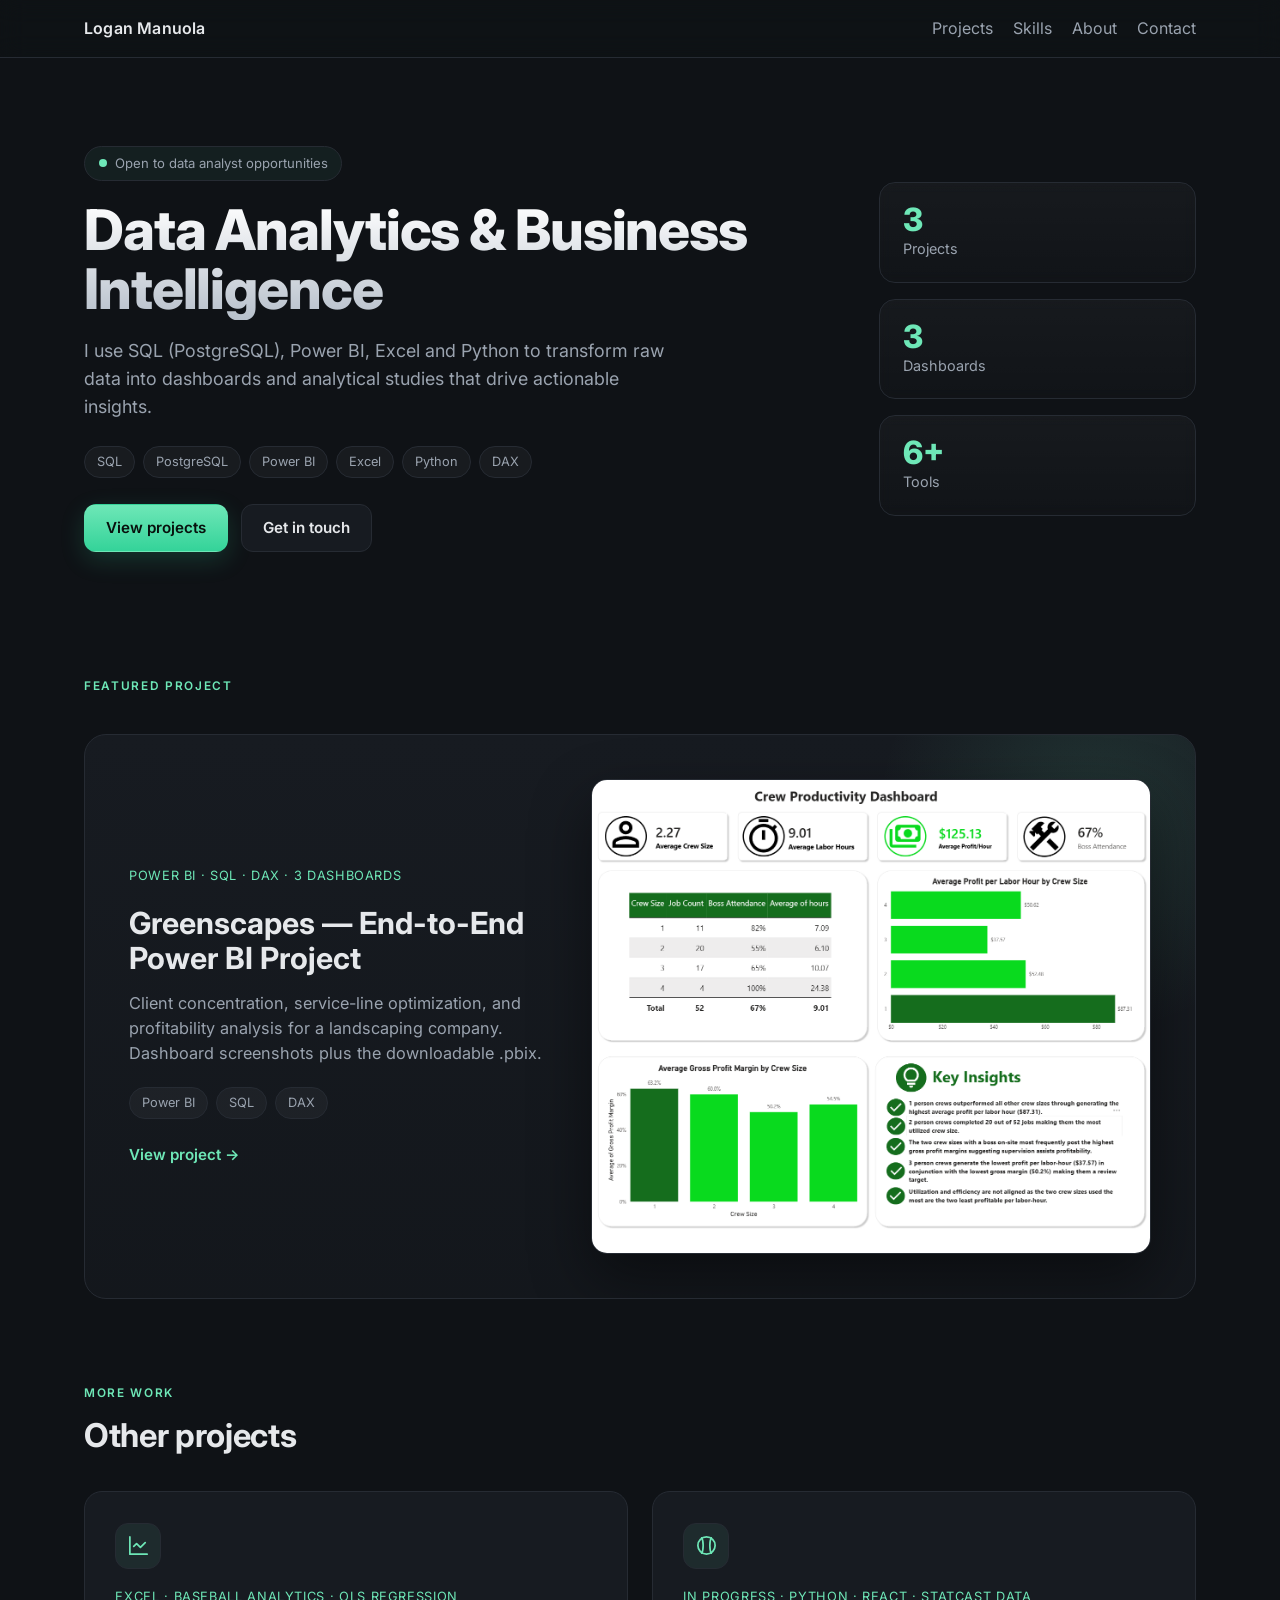
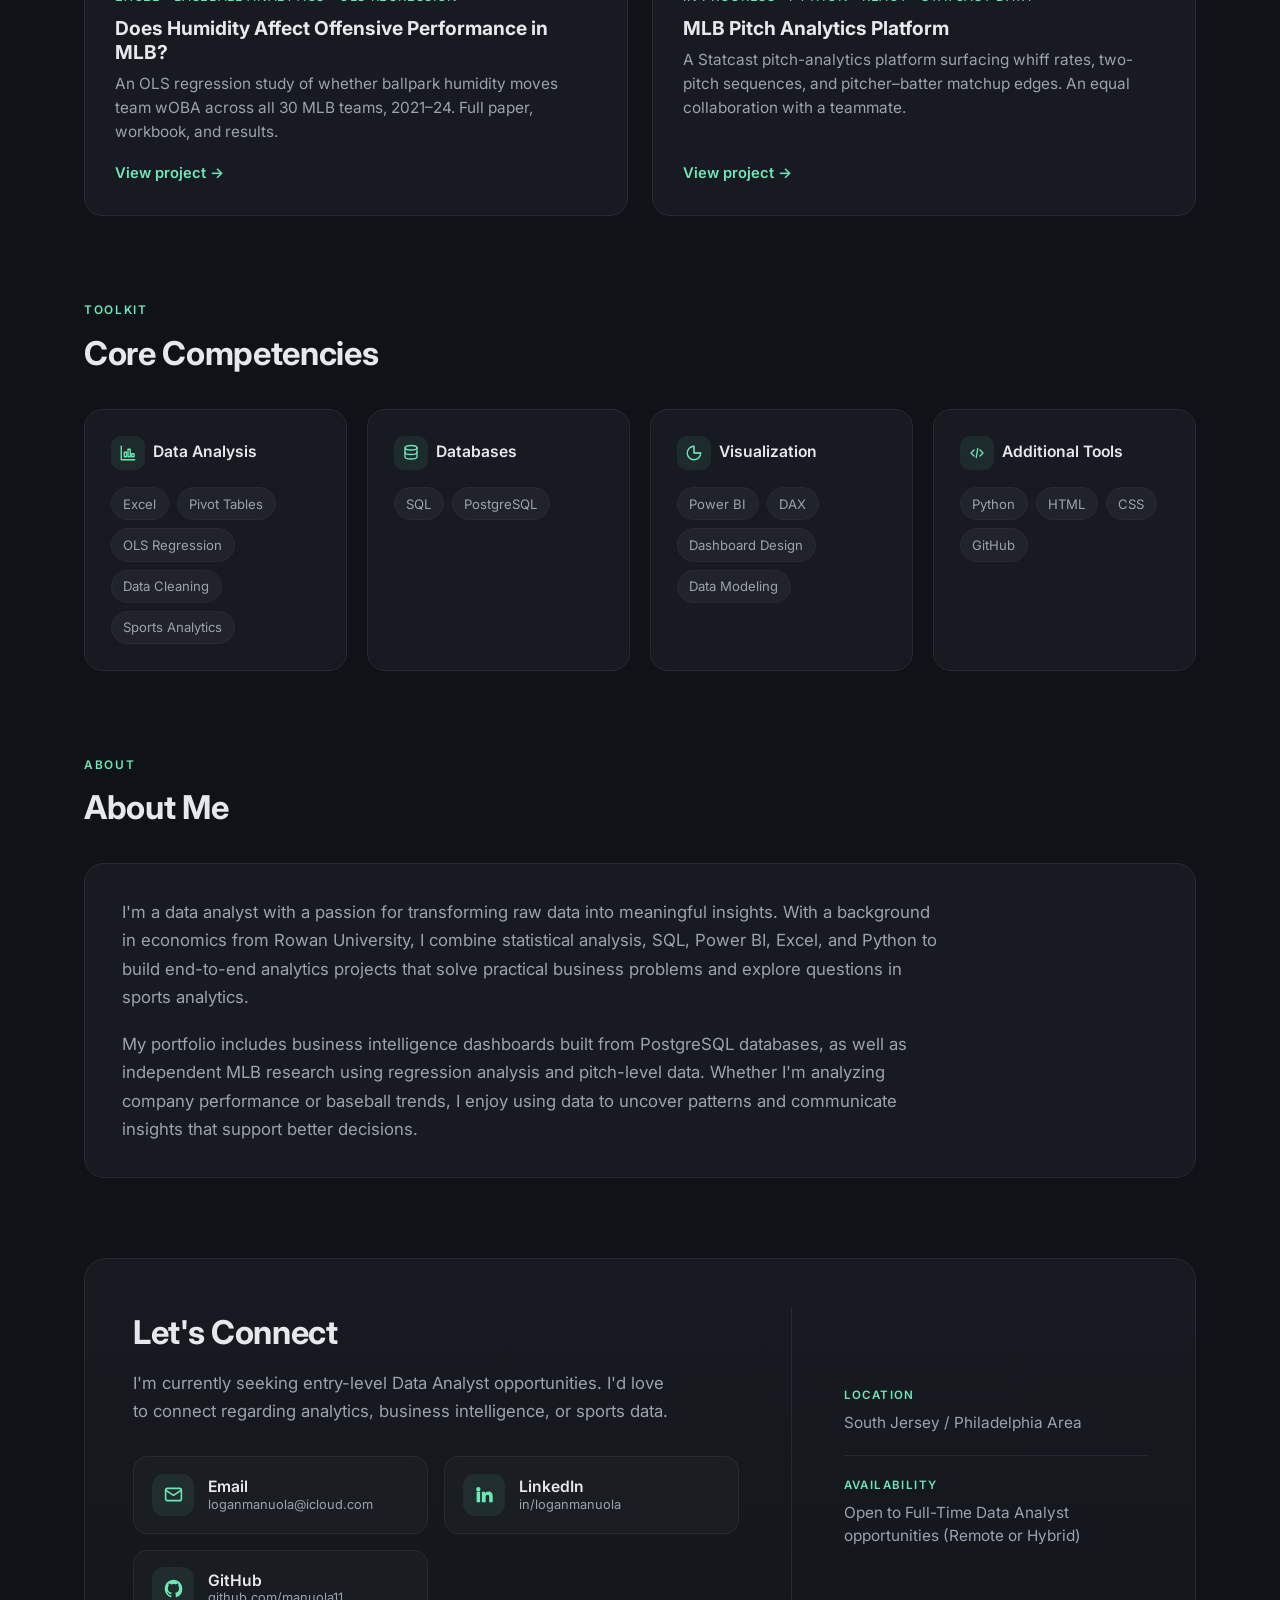
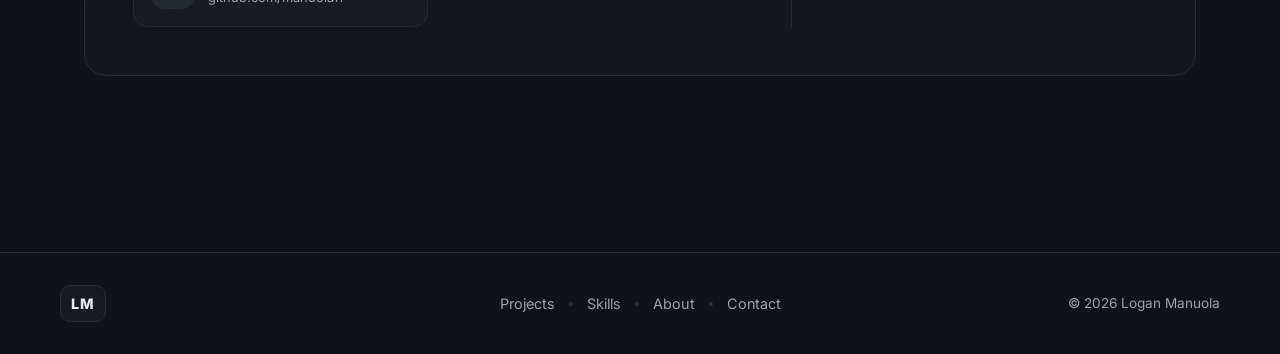
==== commit 02005513: "Temporarily remove Resume card until PDF is added Avoids a 404 on the live site; will restore once t" ====
--- a/index.html
+++ b/index.html
@@ -298,22 +298,7 @@
               </span>
             </a>
 
-            <a class="connect-card" href="assets/files/Logan-Manuola-Resume.pdf" download
-               aria-label="Download Logan Manuola's resume">
-              <span class="cc-ico">
-                <svg viewBox="0 0 24 24" fill="none" stroke="currentColor" stroke-width="1.8"
-                     stroke-linecap="round" stroke-linejoin="round" aria-hidden="true">
-                  <path d="M14 2H6a2 2 0 0 0-2 2v16a2 2 0 0 0 2 2h12a2 2 0 0 0 2-2V8z" />
-                  <path d="M14 2v6h6" />
-                  <path d="M12 12v6" />
-                  <path d="m9 15 3 3 3-3" />
-                </svg>
-              </span>
-              <span class="cc-text">
-                <span class="cc-label">Resume</span>
-                <span class="cc-sub">Download PDF</span>
-              </span>
-            </a>
+            <!-- Resume card temporarily removed until the PDF is added to assets/files/ -->
           </div>
         </div>
 
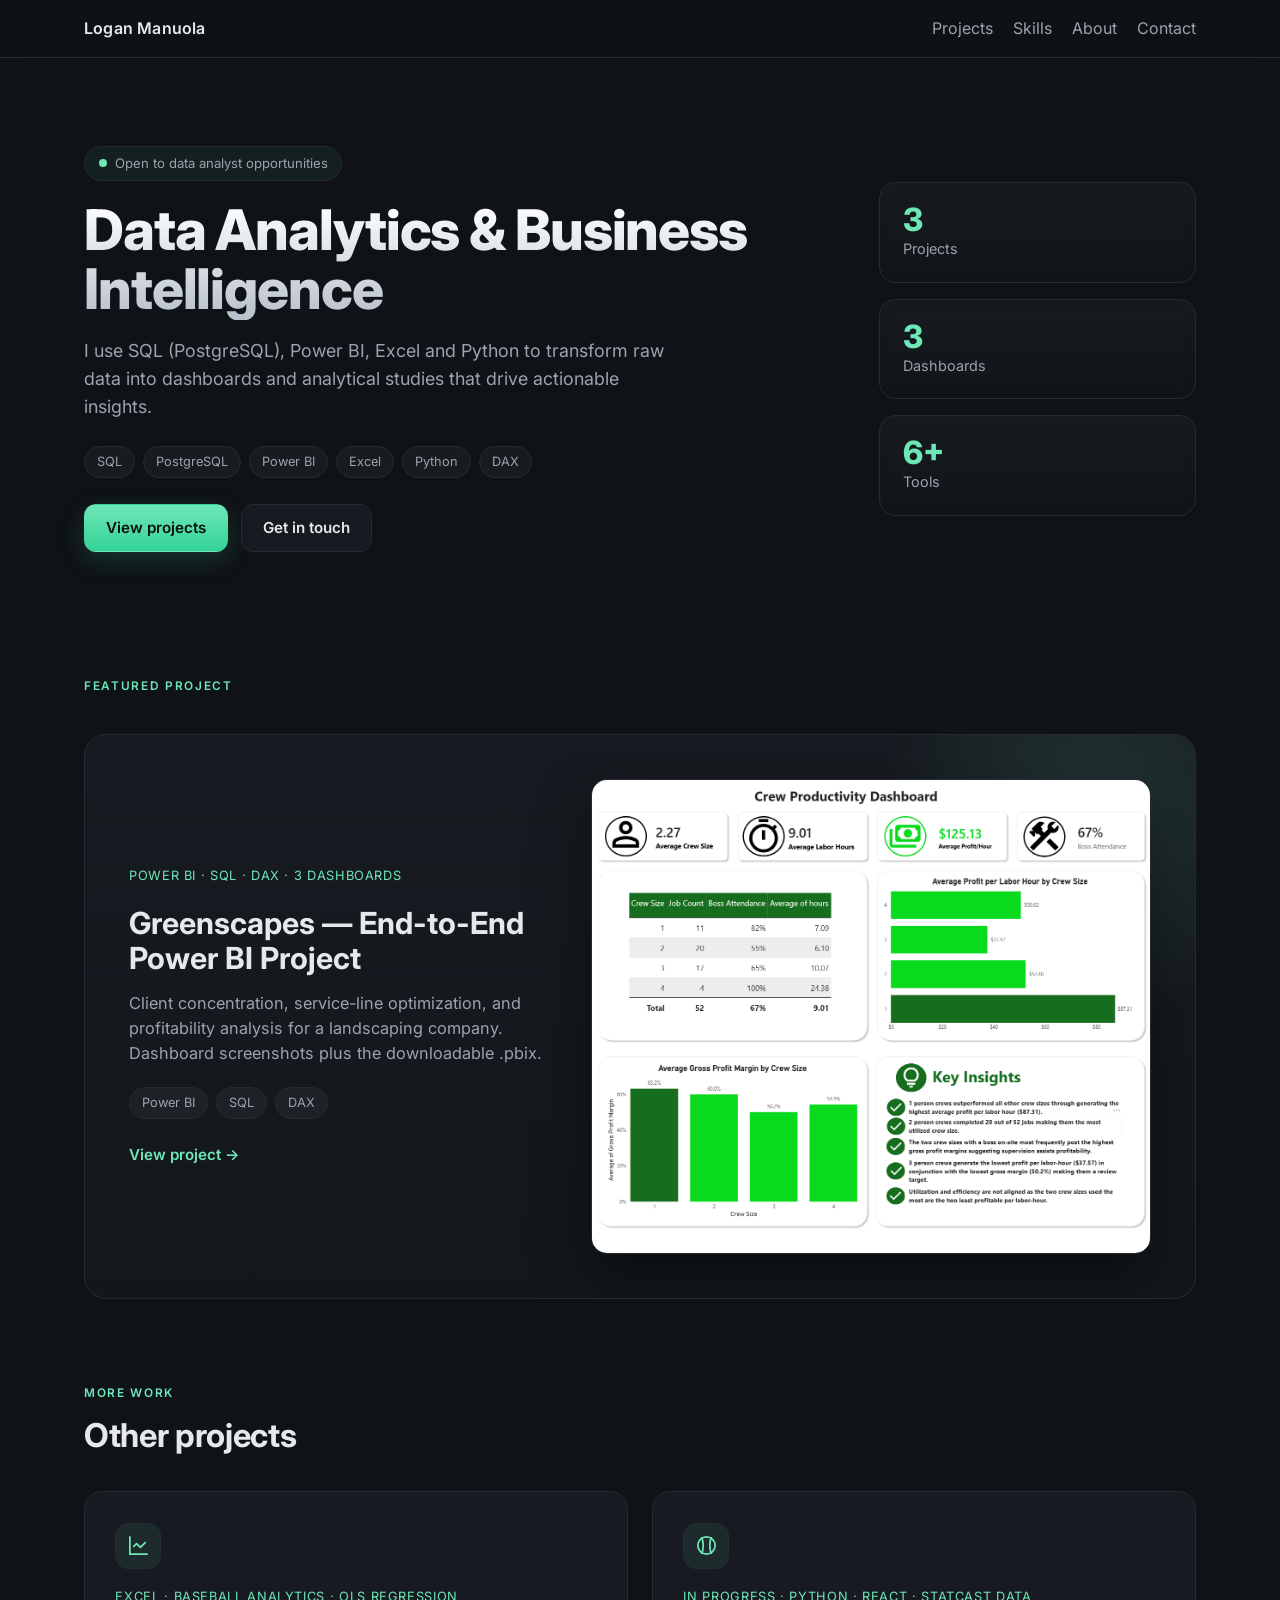
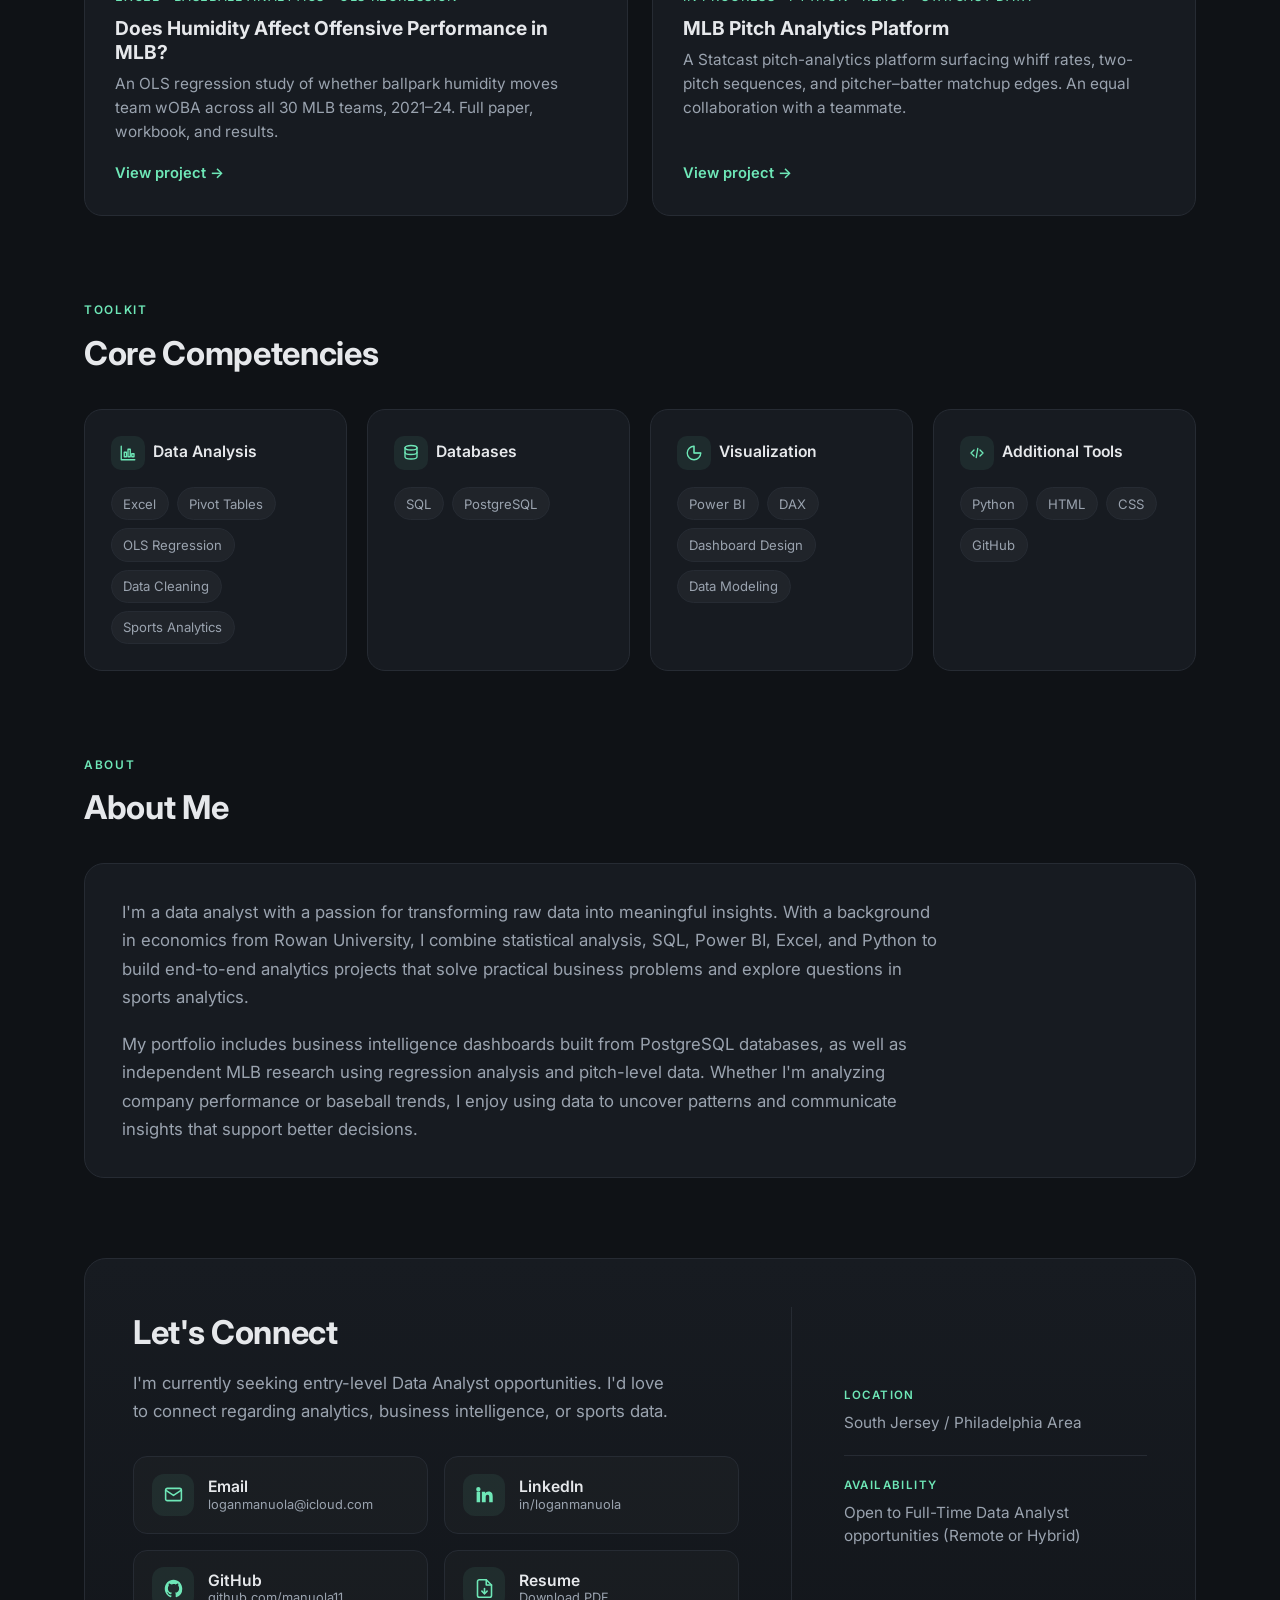
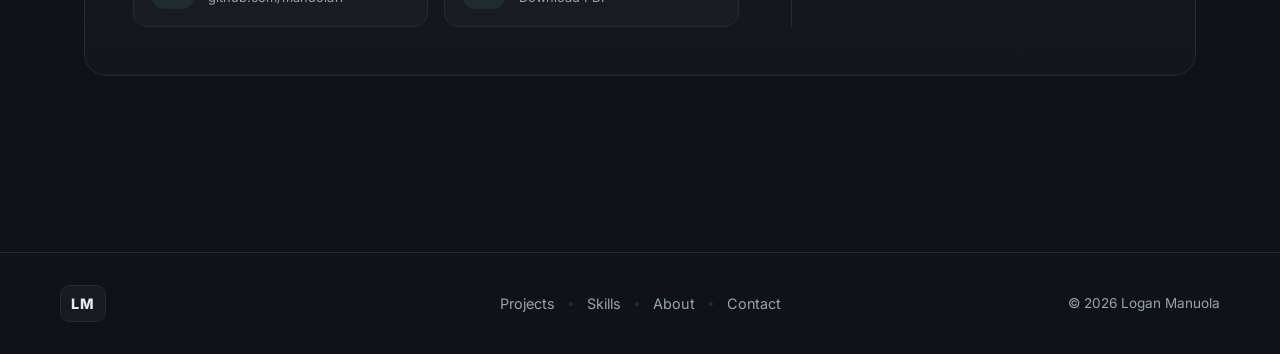
==== commit 499421b0: "Add resume PDF and restore Resume download card" ====
--- a/index.html
+++ b/index.html
@@ -298,7 +298,22 @@
               </span>
             </a>
 
-            <!-- Resume card temporarily removed until the PDF is added to assets/files/ -->
+            <a class="connect-card" href="assets/files/Logan-Manuola-Resume.pdf" download
+               aria-label="Download Logan Manuola's resume">
+              <span class="cc-ico">
+                <svg viewBox="0 0 24 24" fill="none" stroke="currentColor" stroke-width="1.8"
+                     stroke-linecap="round" stroke-linejoin="round" aria-hidden="true">
+                  <path d="M14 2H6a2 2 0 0 0-2 2v16a2 2 0 0 0 2 2h12a2 2 0 0 0 2-2V8z" />
+                  <path d="M14 2v6h6" />
+                  <path d="M12 12v6" />
+                  <path d="m9 15 3 3 3-3" />
+                </svg>
+              </span>
+              <span class="cc-text">
+                <span class="cc-label">Resume</span>
+                <span class="cc-sub">Download PDF</span>
+              </span>
+            </a>
           </div>
         </div>
 
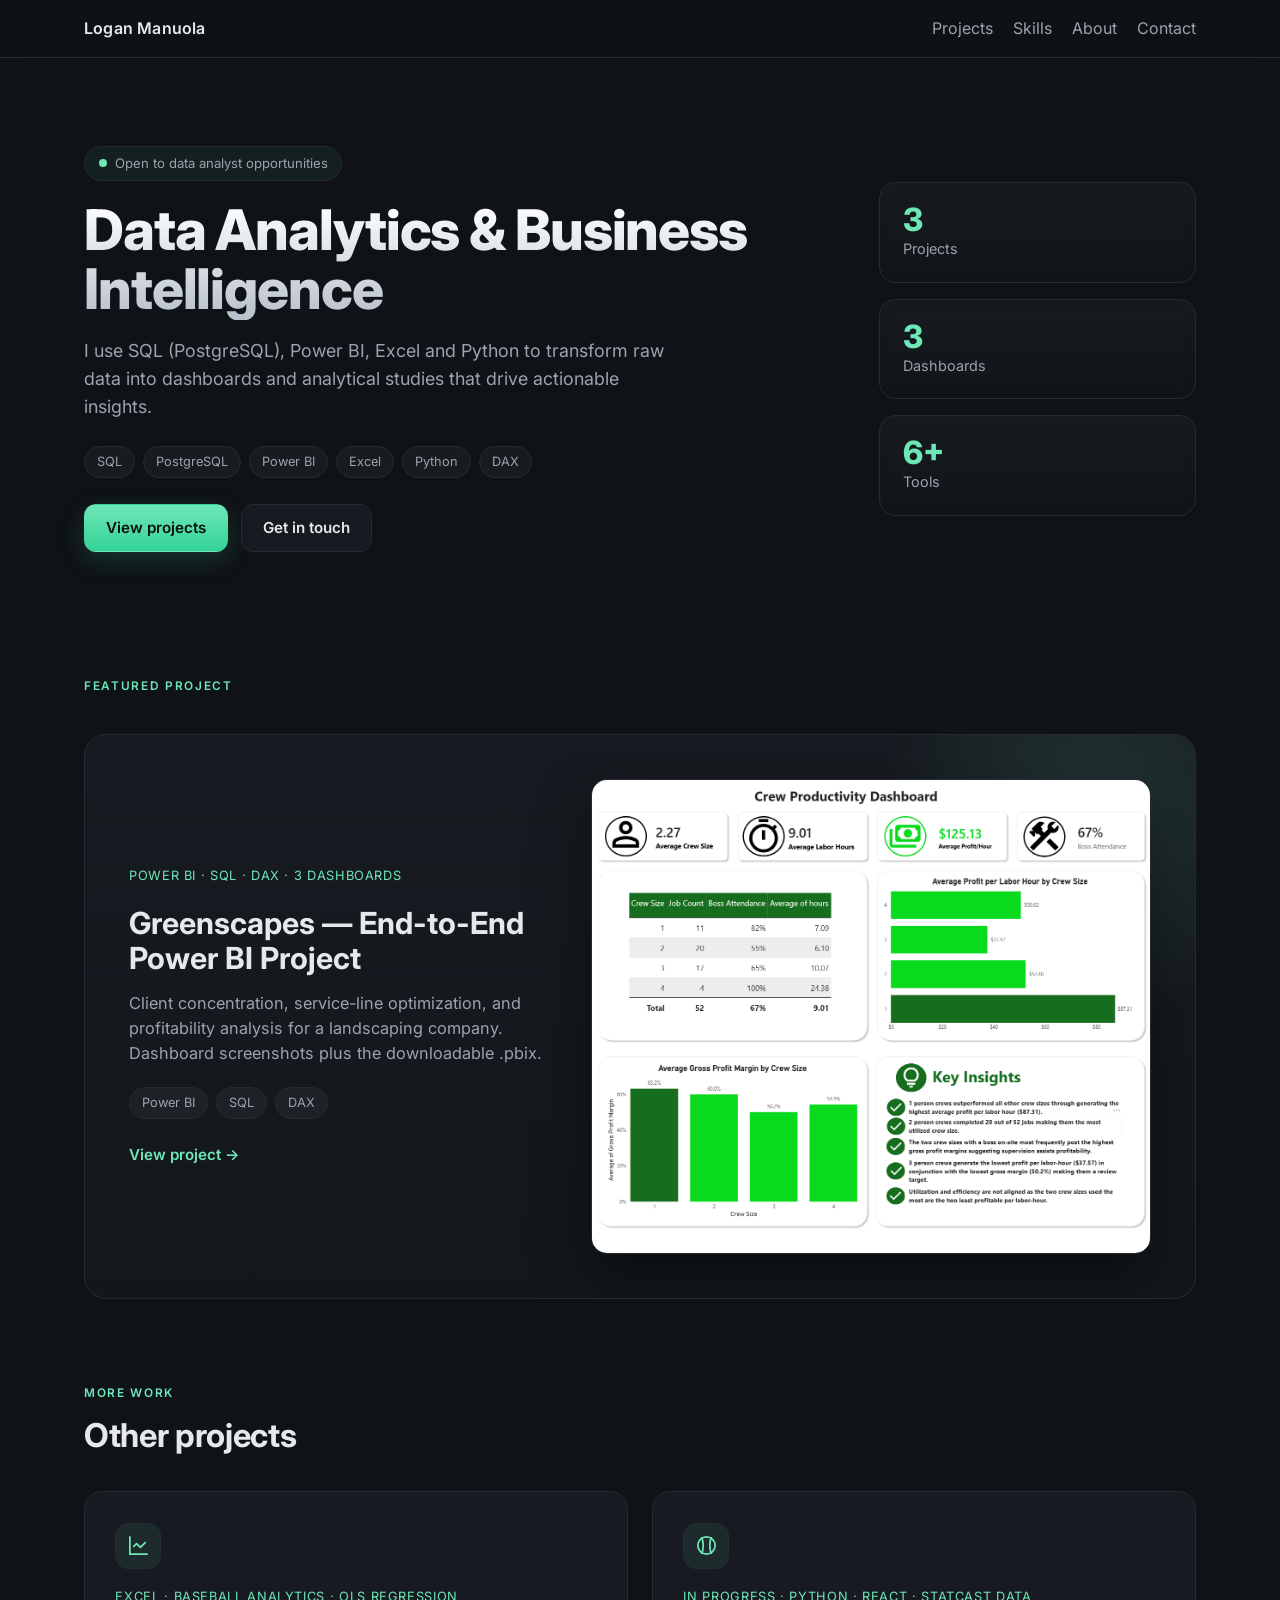
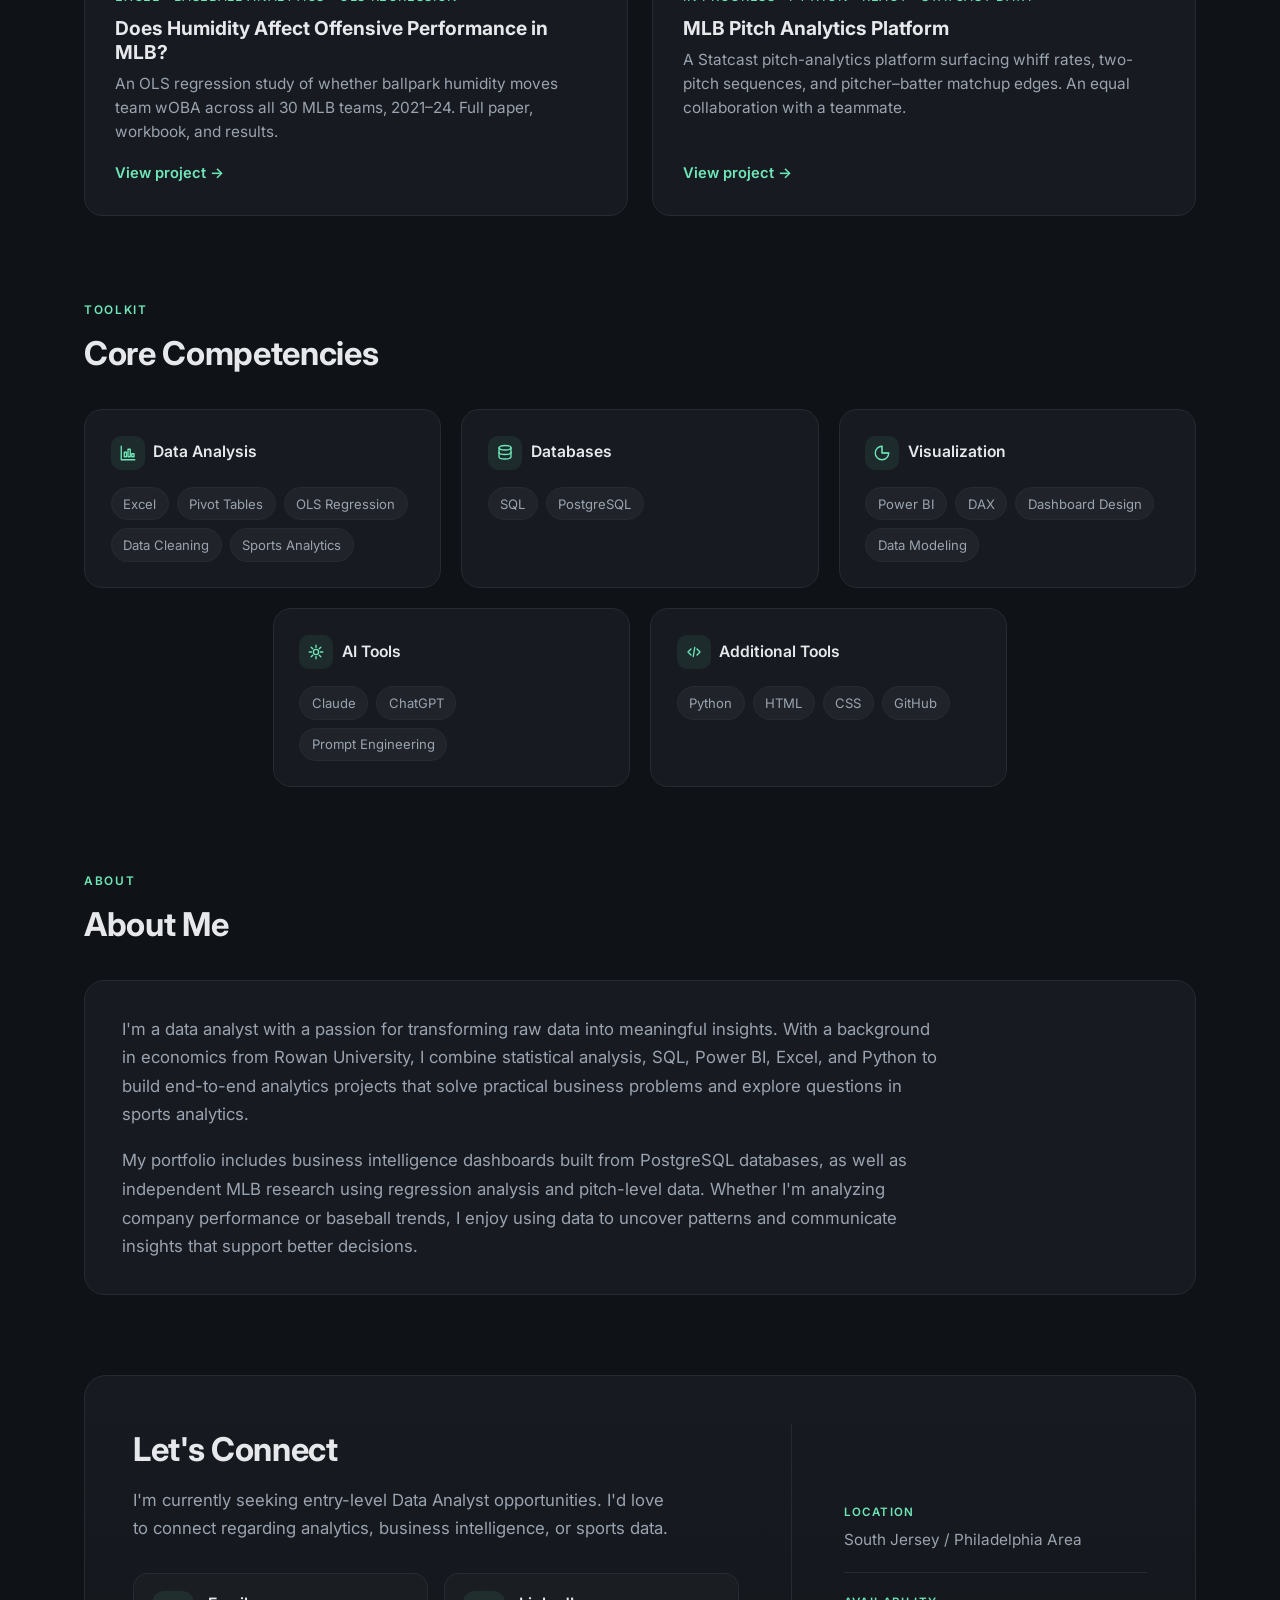
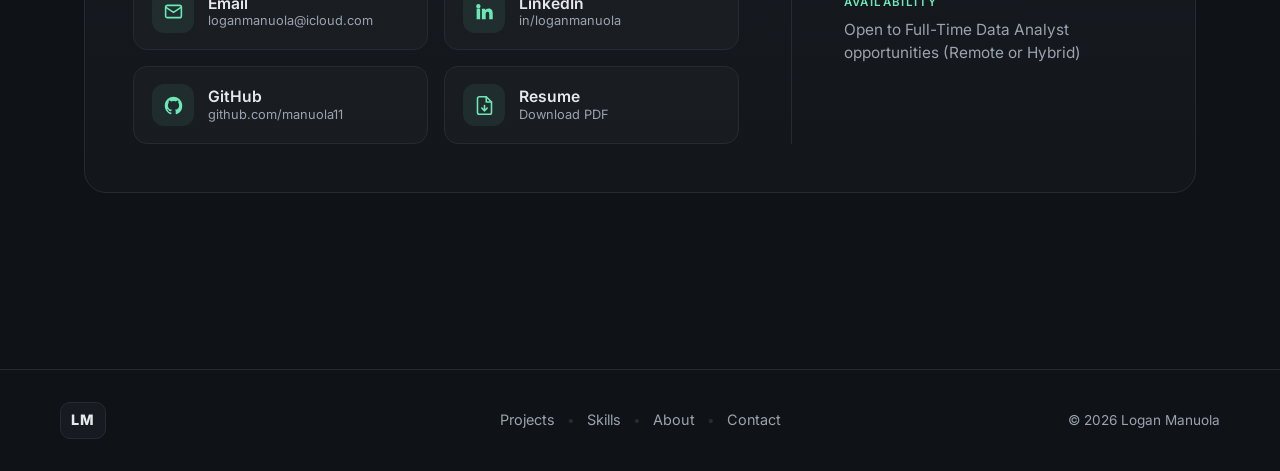
==== commit 9002f019: "Add AI Tools skill card and center skills layout Add "AI Tools" card (Claude, ChatGPT, Prompt Engine" ====
--- a/index.html
+++ b/index.html
@@ -201,6 +201,24 @@
             <span class="pill">DAX</span>
             <span class="pill">Dashboard Design</span>
             <span class="pill">Data Modeling</span>
+          </div>
+        </div>
+
+        <div class="skill-card">
+          <h3>
+            <span class="skill-ico" aria-hidden="true">
+              <svg viewBox="0 0 24 24" fill="none" stroke="currentColor" stroke-width="1.8"
+                   stroke-linecap="round" stroke-linejoin="round">
+                <path d="M12 3v3M12 18v3M3 12h3M18 12h3M5.6 5.6l2.1 2.1M16.3 16.3l2.1 2.1M18.4 5.6l-2.1 2.1M7.7 16.3l-2.1 2.1" />
+                <circle cx="12" cy="12" r="3.5" />
+              </svg>
+            </span>
+            AI Tools
+          </h3>
+          <div class="skill-pills">
+            <span class="pill">Claude</span>
+            <span class="pill">ChatGPT</span>
+            <span class="pill">Prompt Engineering</span>
           </div>
         </div>
 
--- a/styles.css
+++ b/styles.css
@@ -687,9 +687,10 @@
 .home .project-card:hover .card-link { color: var(--accent-dim); }
 
 /* ---------- Skills ---------- */
-.home .skills-grid { display: grid; gap: 1.25rem; grid-template-columns: 1fr; }
-@media (min-width: 640px) { .home .skills-grid { grid-template-columns: 1fr 1fr; } }
-@media (min-width: 980px) { .home .skills-grid { grid-template-columns: repeat(4, 1fr); } }
+.home .skills-grid { display: flex; flex-wrap: wrap; justify-content: center; gap: 1.25rem; }
+.home .skill-card { flex: 1 1 100%; }
+@media (min-width: 640px) { .home .skill-card { flex: 0 1 calc((100% - 1.25rem) / 2); } }
+@media (min-width: 980px) { .home .skill-card { flex: 0 1 calc((100% - 2 * 1.25rem) / 3); } }
 
 .home .skill-card {
   padding: 1.6rem;
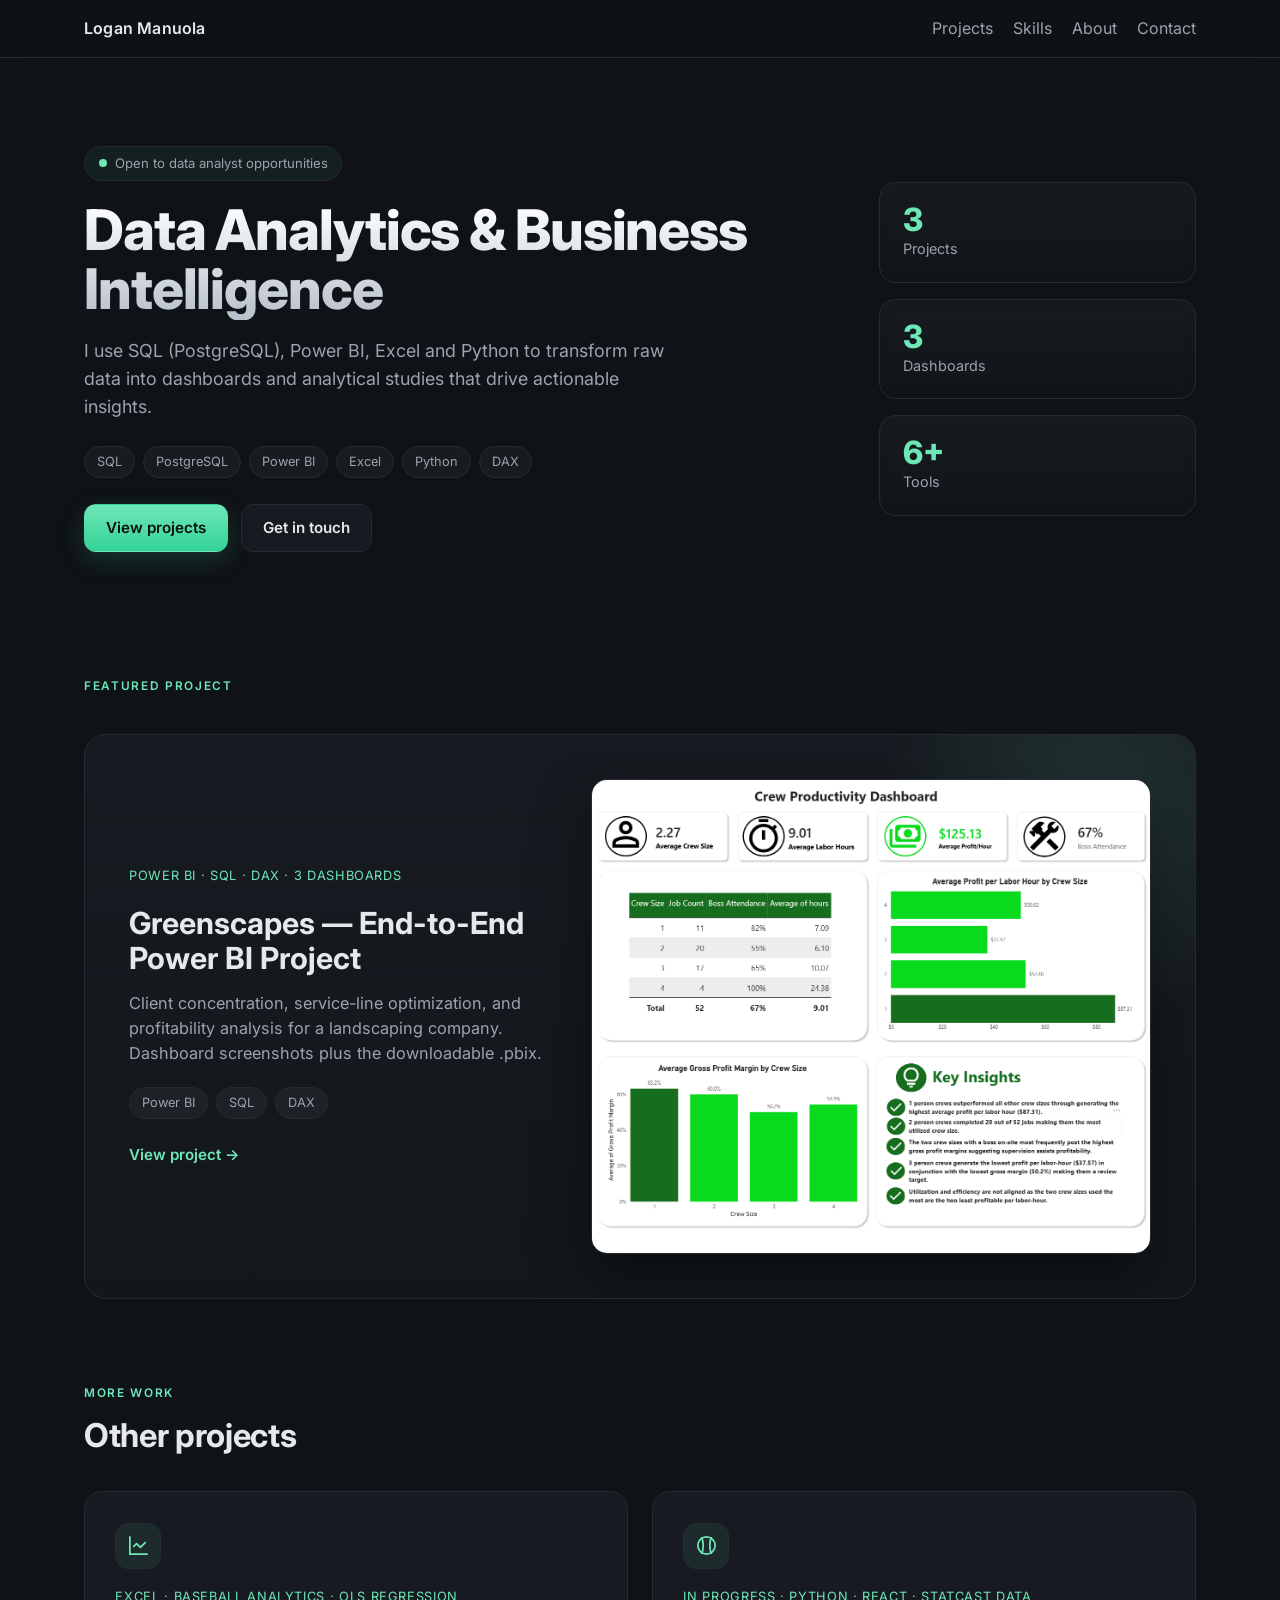
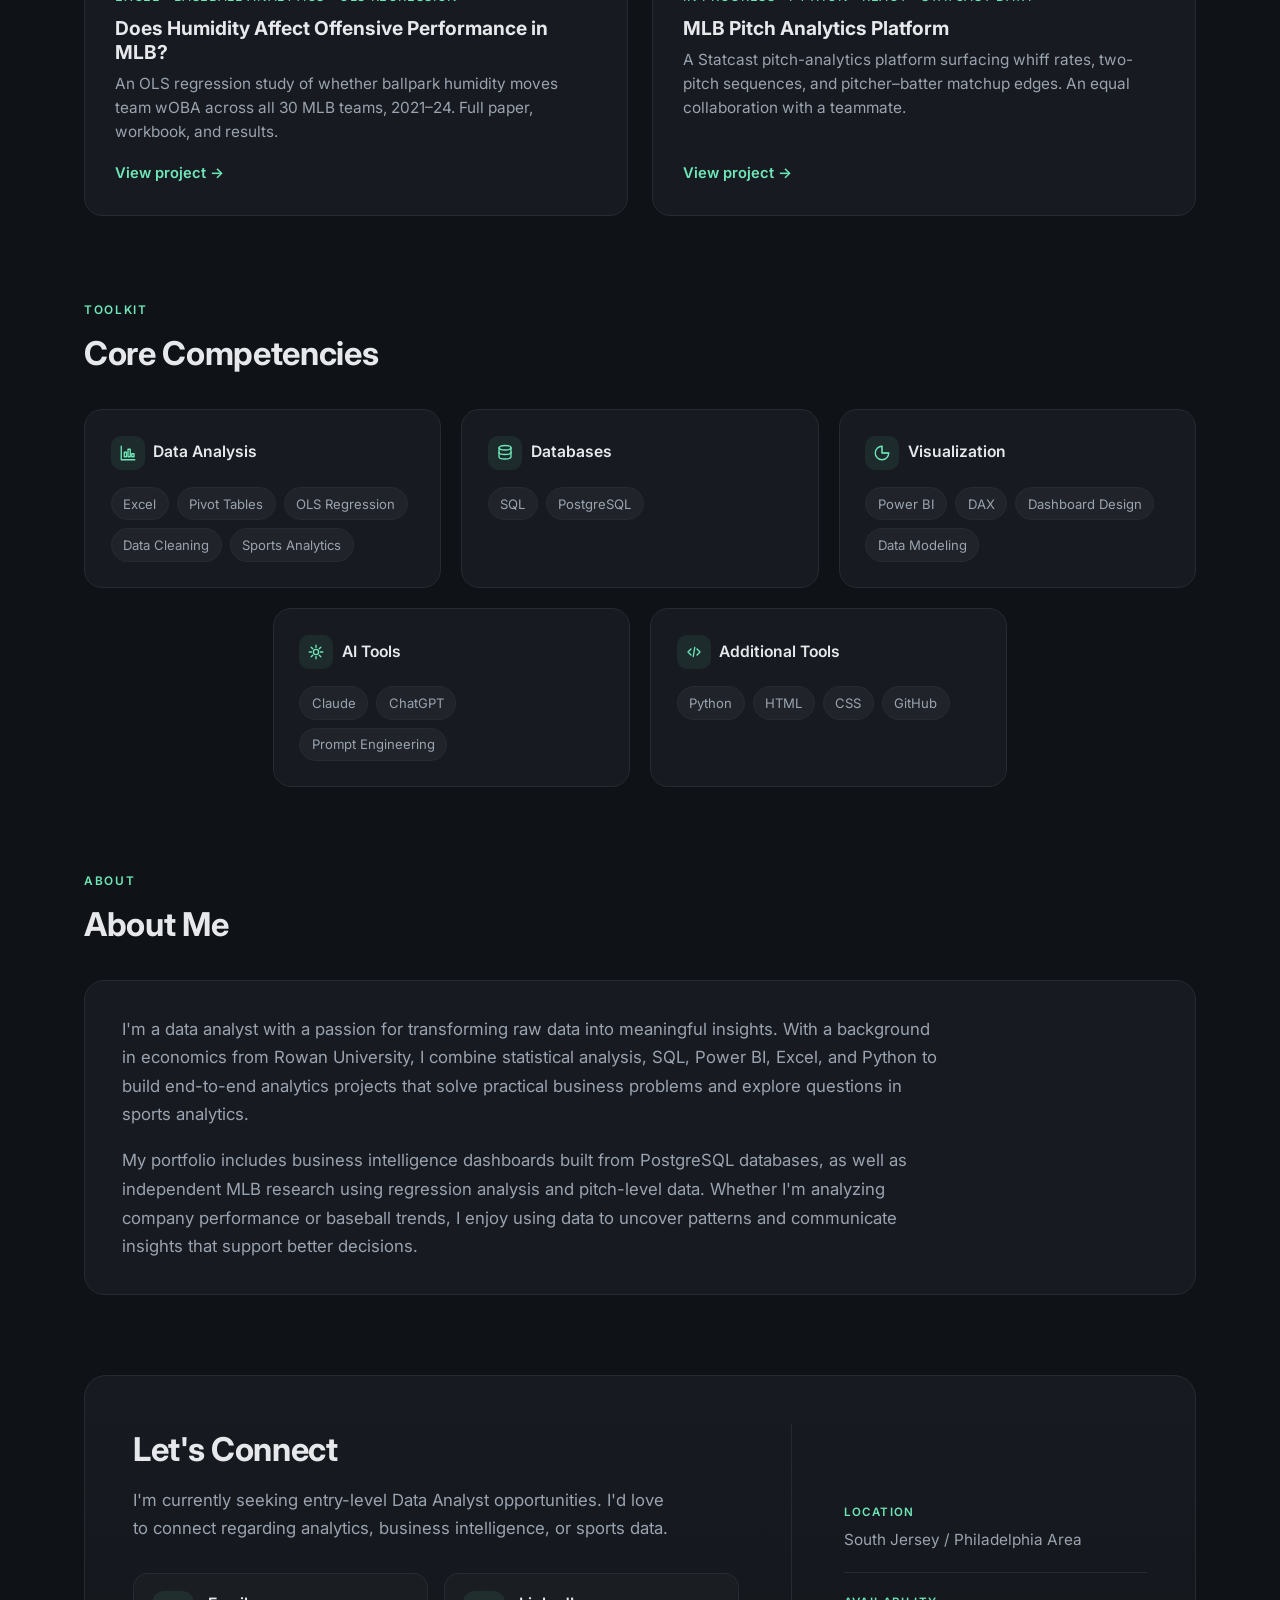
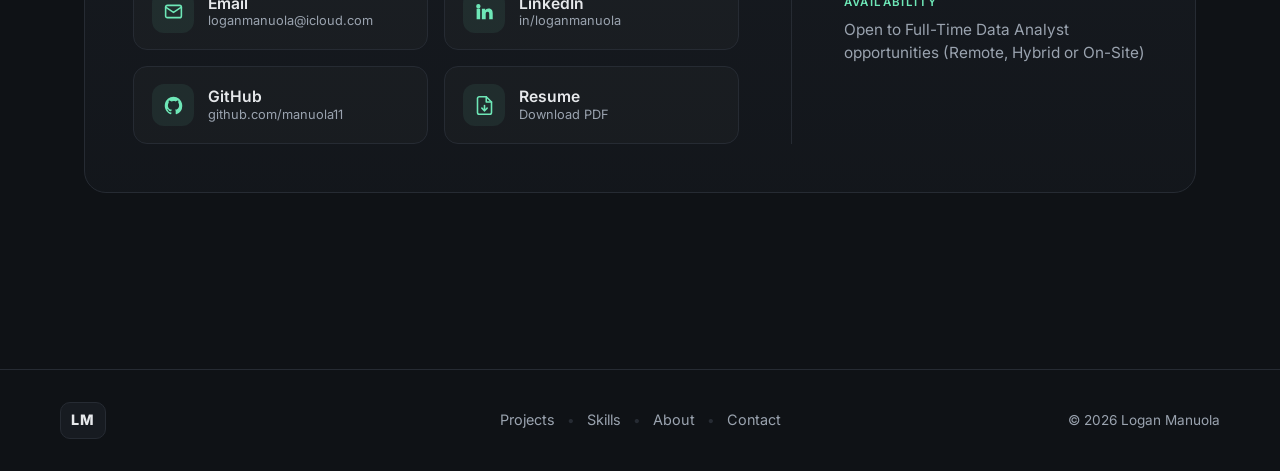
==== commit ddb5e39f: "Update availability to include on-site opportunities Co-Authored-By: Claude Opus 4.8 <noreply@anthro" ====
--- a/index.html
+++ b/index.html
@@ -8,7 +8,7 @@
   <link rel="preconnect" href="https://fonts.googleapis.com" />
   <link rel="preconnect" href="https://fonts.gstatic.com" crossorigin />
   <link href="https://fonts.googleapis.com/css2?family=Inter:wght@400;500;600;700;800&display=swap" rel="stylesheet" />
-  <link rel="stylesheet" href="styles.css" />
+  <link rel="stylesheet" href="styles.css?v=2" />
 </head>
 <body class="home">
   <div class="bg-decor" aria-hidden="true"></div>
@@ -343,7 +343,7 @@
           <div class="info-block">
             <span class="info-label">Availability</span>
             <span class="info-value">
-              Open to Full-Time Data Analyst opportunities (Remote or Hybrid)
+              Open to Full-Time Data Analyst opportunities (Remote, Hybrid or On-Site)
             </span>
           </div>
         </aside>
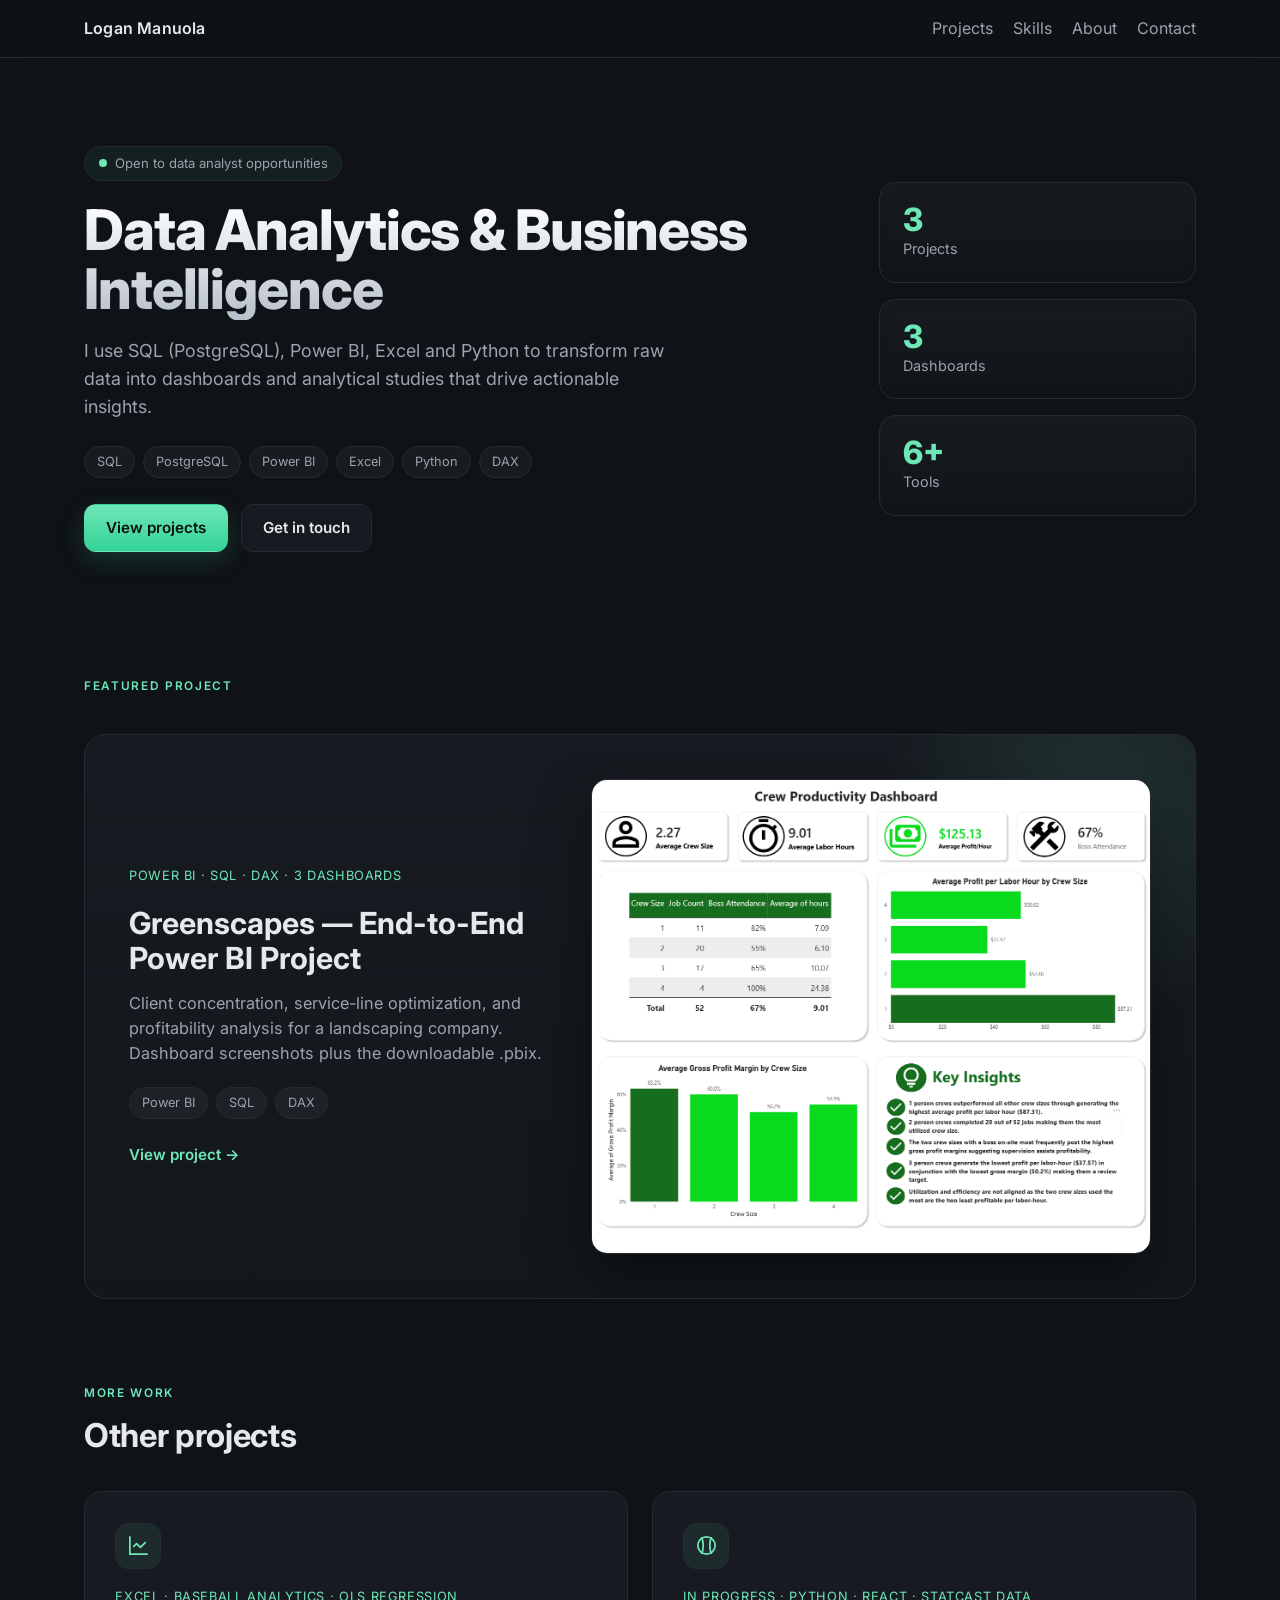
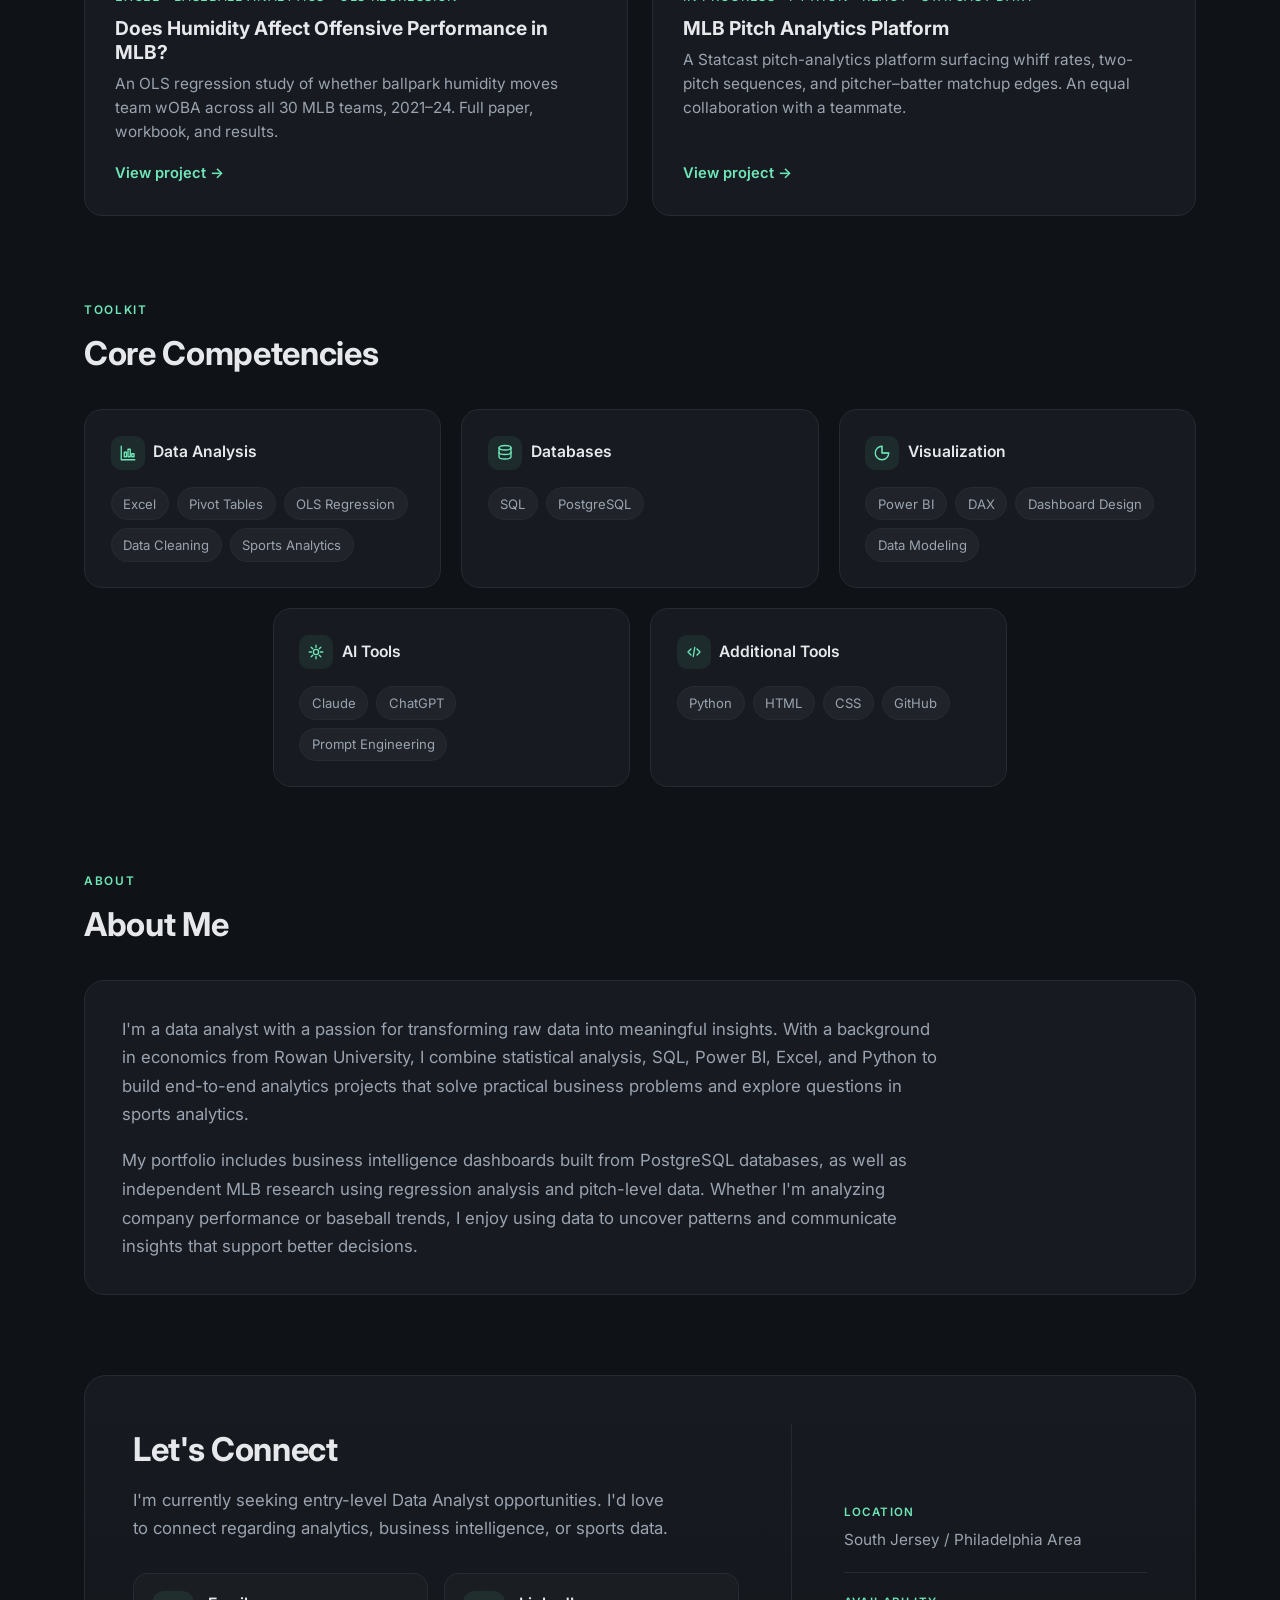
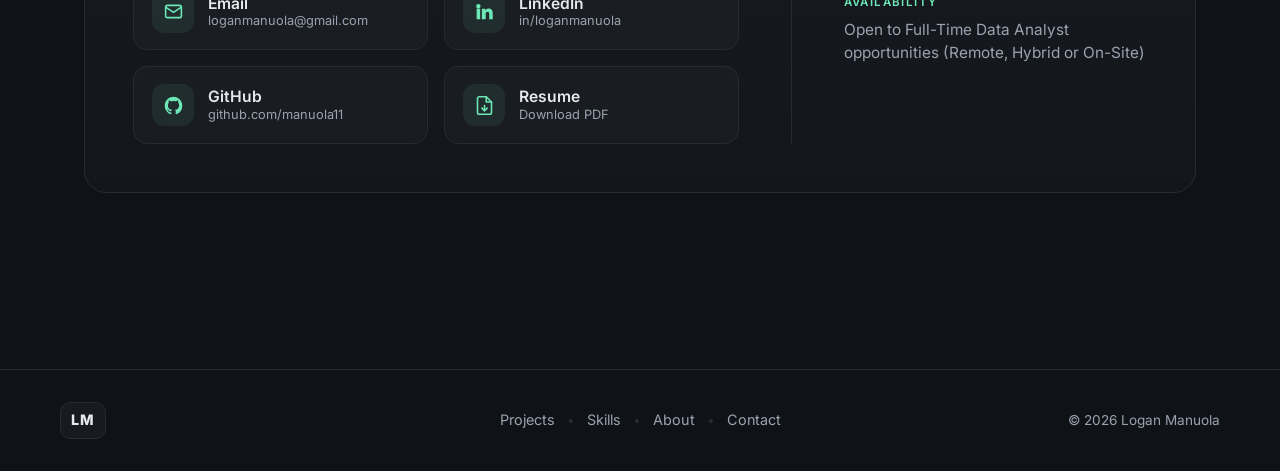
==== commit e3c69553: "Update contact email to gmail address Co-Authored-By: Claude Opus 4.8 <noreply@anthropic.com>" ====
--- a/index.html
+++ b/index.html
@@ -276,7 +276,7 @@
           </p>
 
           <div class="connect-grid">
-            <a class="connect-card" href="mailto:loganmanuola@icloud.com" aria-label="Email Logan Manuola">
+            <a class="connect-card" href="mailto:loganmanuola@gmail.com" aria-label="Email Logan Manuola">
               <span class="cc-ico">
                 <svg viewBox="0 0 24 24" fill="none" stroke="currentColor" stroke-width="1.8"
                      stroke-linecap="round" stroke-linejoin="round" aria-hidden="true">
@@ -286,7 +286,7 @@
               </span>
               <span class="cc-text">
                 <span class="cc-label">Email</span>
-                <span class="cc-sub">loganmanuola@icloud.com</span>
+                <span class="cc-sub">loganmanuola@gmail.com</span>
               </span>
             </a>
 
